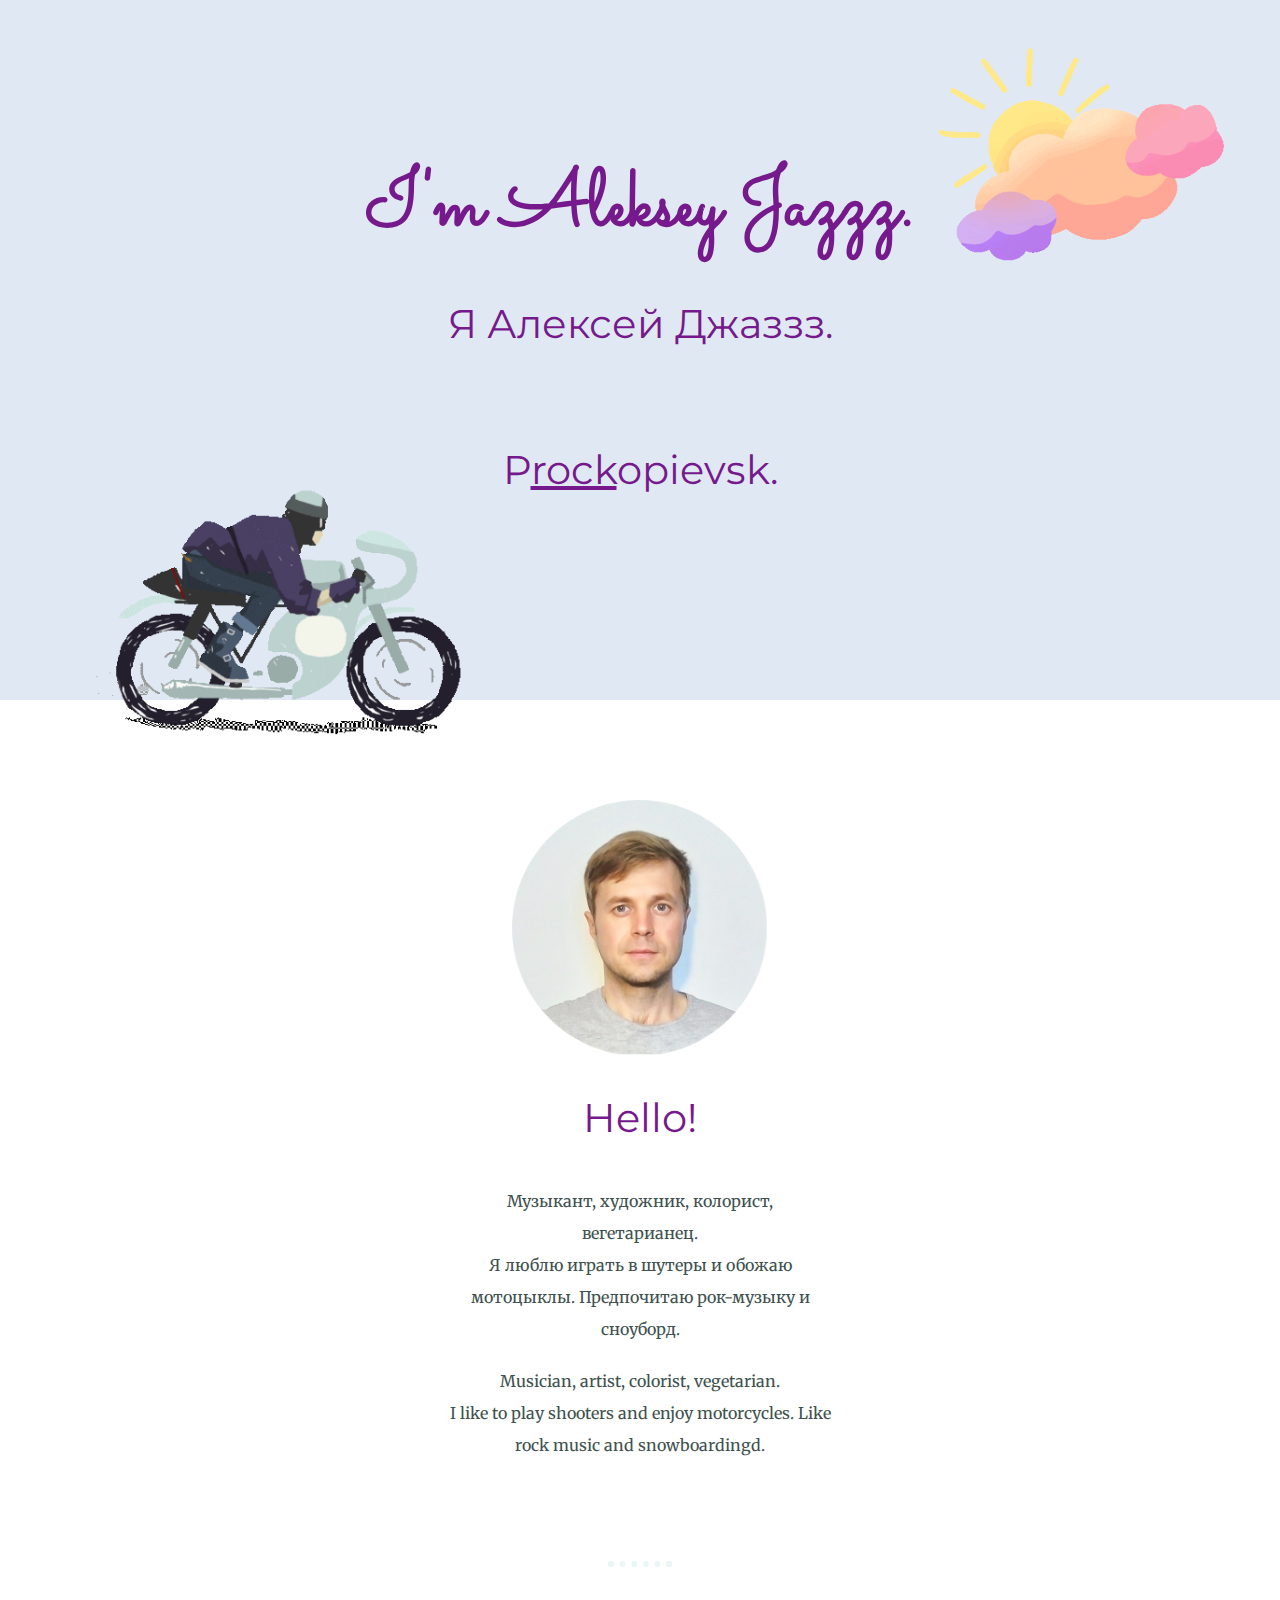
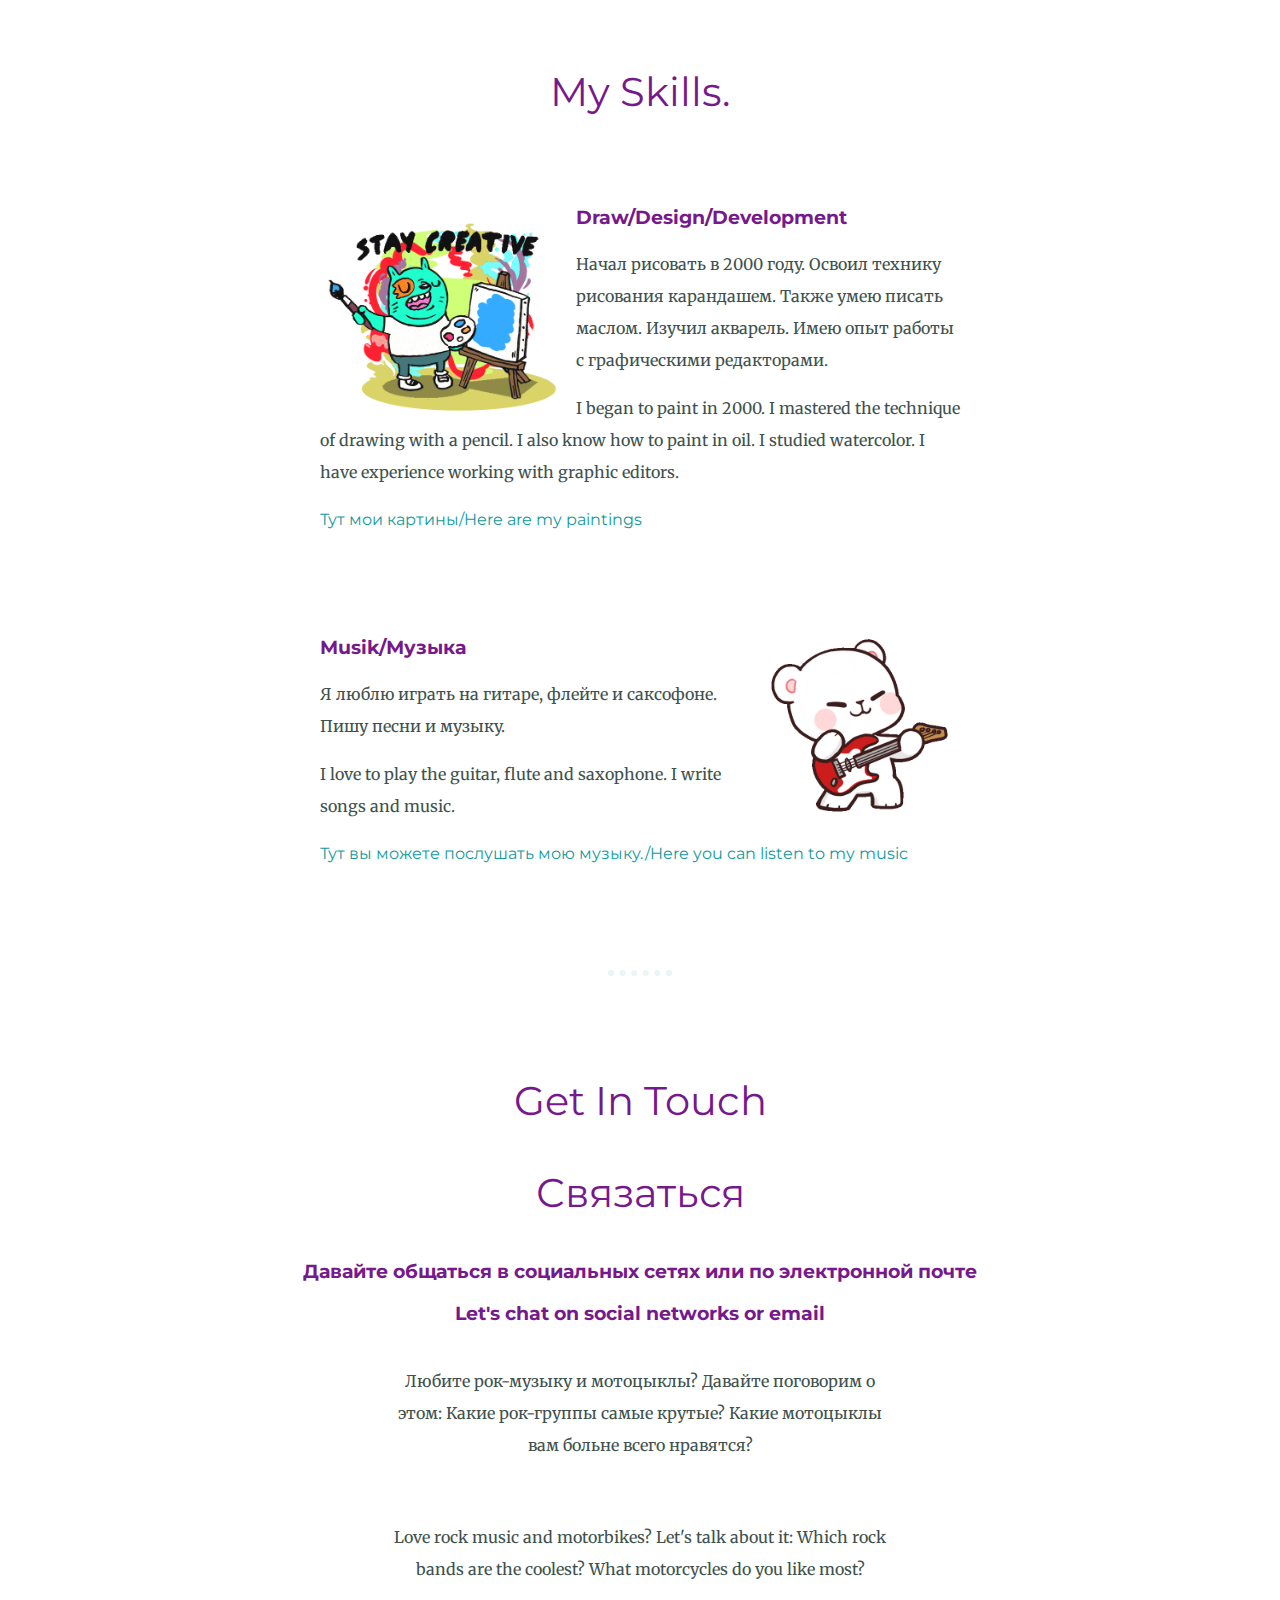
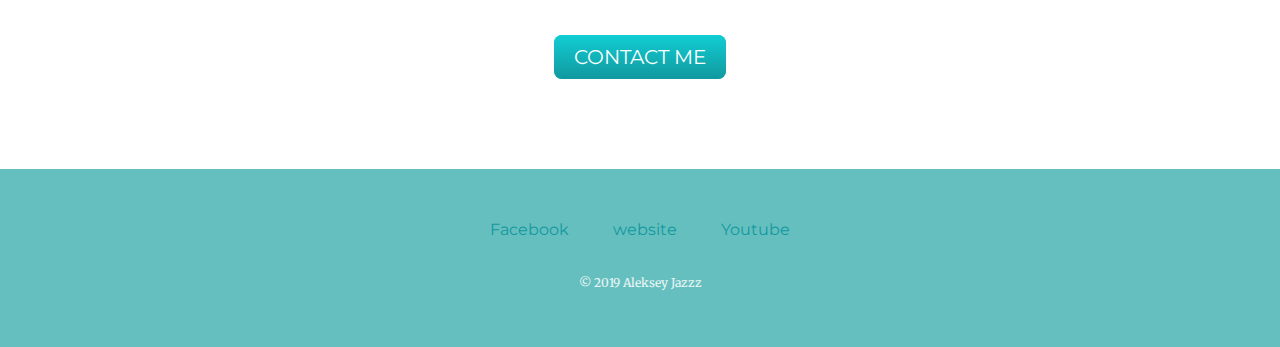
==== index.html @ 880afb22 "first upload" ====
<!DOCTYPE html>
<html>

<head>
  <meta charset="utf-8">
  <title>Aleksey</title>

  <link rel="stylesheet" href="css/styles.css">
  <link href="https://fonts.googleapis.com/css?family=Merriweather|Montserrat|Sacramento" rel="stylesheet">
  <link rel="icon" href="favicon2.ico">
</head>

<body>
  <div class="top-container">
    <img class="top-cloud" src="images/cloud2.gif" alt="cloud">
    <div class="title-text">
      <h1 class="name1">I'm Aleksey Jazzz.</h1>
      <h2>Я Алексей Джаззз.</h2>
      <a href="https://www.youtube.com/watch?v=9JMU25YubnY&list=PLneUCA2iN-ToEmGRReD-2TdKJ57RmQTdV" target="_blank"><h2>P<span class="pro">rock</span>opievsk.</h2></a>

    </div>
    <img class="bike" src="images/bike3.gif" alt="cloud">

  </div>

  <div class="middle-container">
    <div class="profile">
      <img class="aleksey" src="images/aleksey.png" alt="aleksey-profile-img">
      <h2>Hello!</h2>
      <p class="intro">Музыкант, художник, колорист, вегетарианец.</p>
      <p class="intro">Я люблю играть в шутеры и обожаю мотоцыклы. Предпочитаю рок-музыку и сноуборд.</p>
      <br>
      <p class="intro">Musician, artist, colorist, vegetarian.</p>
      <p class="intro">I like to play shooters and enjoy motorcycles. Like rock music and snowboardingd.</p>
    </div>
    <hr>
    <div class="skills">
      <h2>My Skills.</h2>
      <div class="skill-row">

        <a href="paintings\mypaintings.html" class="link" target="_blank"><img class="draw-img" src="images\draw.gif" alt="draw-img"></a>
          <h3>Draw/Design/Development</h3>
          <p>Начал рисовать в 2000 году. Освоил технику рисования карандашем. Также умею писать маслом. Изучил акварель. Имею опыт работы с графическими редакторами.</p>
        <p>I began to paint in 2000. I mastered the technique of drawing with a pencil. I also know how to paint in oil. I studied watercolor. I have experience working with graphic editors.</p>
        <a href="paintings\mypaintings.html" class="link" target="_blank">
          <p>Тут мои картины/Here are my paintings</p>
        </a>
      </div>
      <div class="skill-row">
        <a href="https://www.youtube.com/watch?v=IPorPJHzpFo&list=PLneUCA2iN-TrwA-kUdXhzgbMk1SPvsLje" class="link" target="_blank"><img class="music-img" src="images\music.gif" alt="music-img"></a>


        <h3>Musik/Музыка</h3>
        <p>Я люблю играть на гитаре, флейте и саксофоне. Пишу песни и музыку.</p>
        <p>I love to play the guitar, flute and saxophone. I write songs and music.</p>
        <a href="https://www.youtube.com/watch?v=IPorPJHzpFo&list=PLneUCA2iN-TrwA-kUdXhzgbMk1SPvsLje" class="link" target="_blank">
          <p>Тут вы можете послушать мою музыку./Here you can listen to my music</p>
        </a>

      </div>
    </div>
    <hr>
    <div class="contact-me">
      <h2>Get In Touch</h2>
      <h2>Связаться</h2>
      <h3>Давайте общаться в социальных сетях или по электронной почте</h3>
      <h3> Let's chat on social networks or email</h3>
      <p class="contact-message">Любите рок-музыку и мотоцыклы? Давайте поговорим о этом: Какие рок-группы самые крутые? Какие мотоцыклы вам больне всего нравятся?</p>
      <p class="contact-message">Love rock music and motorbikes? Let's talk about it: Which rock bands are the coolest? What motorcycles do you like most?</p>
      <a class="btn" href="https://mail.google.com/mail/u/0/?tab=rm#inbox?compose=GTvVlcSKkwmjdDwCxRkcjtMWsfkNNzZSbHmSFSPXhhnvRRQNVtKbhQNHKdDMbHKCtGwbskbwwNjNs">CONTACT ME</a>
    </div>
  </div>


  <div class="bottom-container">
    <a class="footer-link" href="https://www.facebook.com/iynskijveter" target="_blank">Facebook</a>
    <a class="footer-link" href="https://alekseydjazzz.github.io/studi091119/" target="_blank">website</a>
    <a class="footer-link" href="https://www.youtube.com/channel/UCCPMFdLlgpH8Gd-j7CtWcJw" target="_blank">Youtube</a>
    <p class="copyright">© 2019 Aleksey Jazzz</p>
  </div>
</body>

</html>
---- css/styles.css ----
body {
  color: #40514E;
  margin: 0;
  text-align: center;
  font-family: 'Merriweather', serif;
}

h1 {
  color: #75198c;
  font-size: 5rem;
  margin: 50px auto 0 auto;
  font-family: 'Sacramento', cursive;
}

h2 {
  color: #75198c;
  font-family: 'Montserrat', sans-serif;
  font-size: 2.5rem;
  font-weight: normal;
  padding-bottom: 10px;
}

h3 {
  color: #75198c;
  font-family: 'Montserrat', sans-serif;
}

p {
  line-height: 2;
}

hr {
  border: dotted #EAF6F6 6px;
  border-bottom: none;
  width: 4%;
  margin: 100px auto;
}

a{
  color: #11999E;
  font-family: 'Montserrat', sans-serif;
  margin: 10px 20px;
  text-decoration: none;
}
.title-text{


}
a:hover {
  color: #c44fea;
}
.draw_design1:hover{
  color: #c44fea;
}

.top-container {
  background-color: #e0e9f3;
  position: relative;
  padding-top: 100px;
  height: 600px;
}

.middle-container {
  margin: 100px 0;
}

.bottom-container {
  background-color: #66BFBF;
  padding: 50px 0 20px;
}

.skill-row {
  width: 50%;
  margin: 80px auto 100px auto;
  text-align: left;
}

.pro {
  text-decoration: underline;
}

.intro {
  width: 30%;
  margin: auto;
}

.contact-message {
  width: 40%;
  margin: 40px auto 60px;
}

.copyright {
  color: #EAF6F6;
  font-size: 0.75rem;
  padding: 20px 0;
}

.top-cloud {
  position: absolute;
  right: 50px;
  top: 5px;
  width: 25%;
}

.bike {
  position: absolute;
  left: 60px;
  top: 400px;
  width: 35%;
}

.link{margin: 0;}
.draw-img {
  width: 40%;
  float: left;

}

.music-img {
  width: 30%;
  float: right;
  margin-left: 30px;
}

.btn {
  background: #11cdd4;
  background-image: -webkit-linear-gradient(top, #11cdd4, #11999e);
  background-image: -moz-linear-gradient(top, #11cdd4, #11999e);
  background-image: -ms-linear-gradient(top, #11cdd4, #11999e);
  background-image: -o-linear-gradient(top, #11cdd4, #11999e);
  background-image: linear-gradient(to bottom, #11cdd4, #11999e);
  -webkit-border-radius: 8;
  -moz-border-radius: 8;
  border-radius: 8px;
  font-family: 'Montserrat', sans-serif;
  color: #ffffff;
  font-size: 20px;
  padding: 10px 20px 10px 20px;
  text-decoration: none;
}

.btn:hover {
  background: #30e3cb;
  background-image: -webkit-linear-gradient(top, #30e3cb, #2bc4ad);
  background-image: -moz-linear-gradient(top, #30e3cb, #2bc4ad);
  background-image: -ms-linear-gradient(top, #30e3cb, #2bc4ad);
  background-image: -o-linear-gradient(top, #30e3cb, #2bc4ad);
  background-image: linear-gradient(to bottom, #30e3cb, #2bc4ad);
  text-decoration: none;
}

.aleksey{
  width: 20%;
}
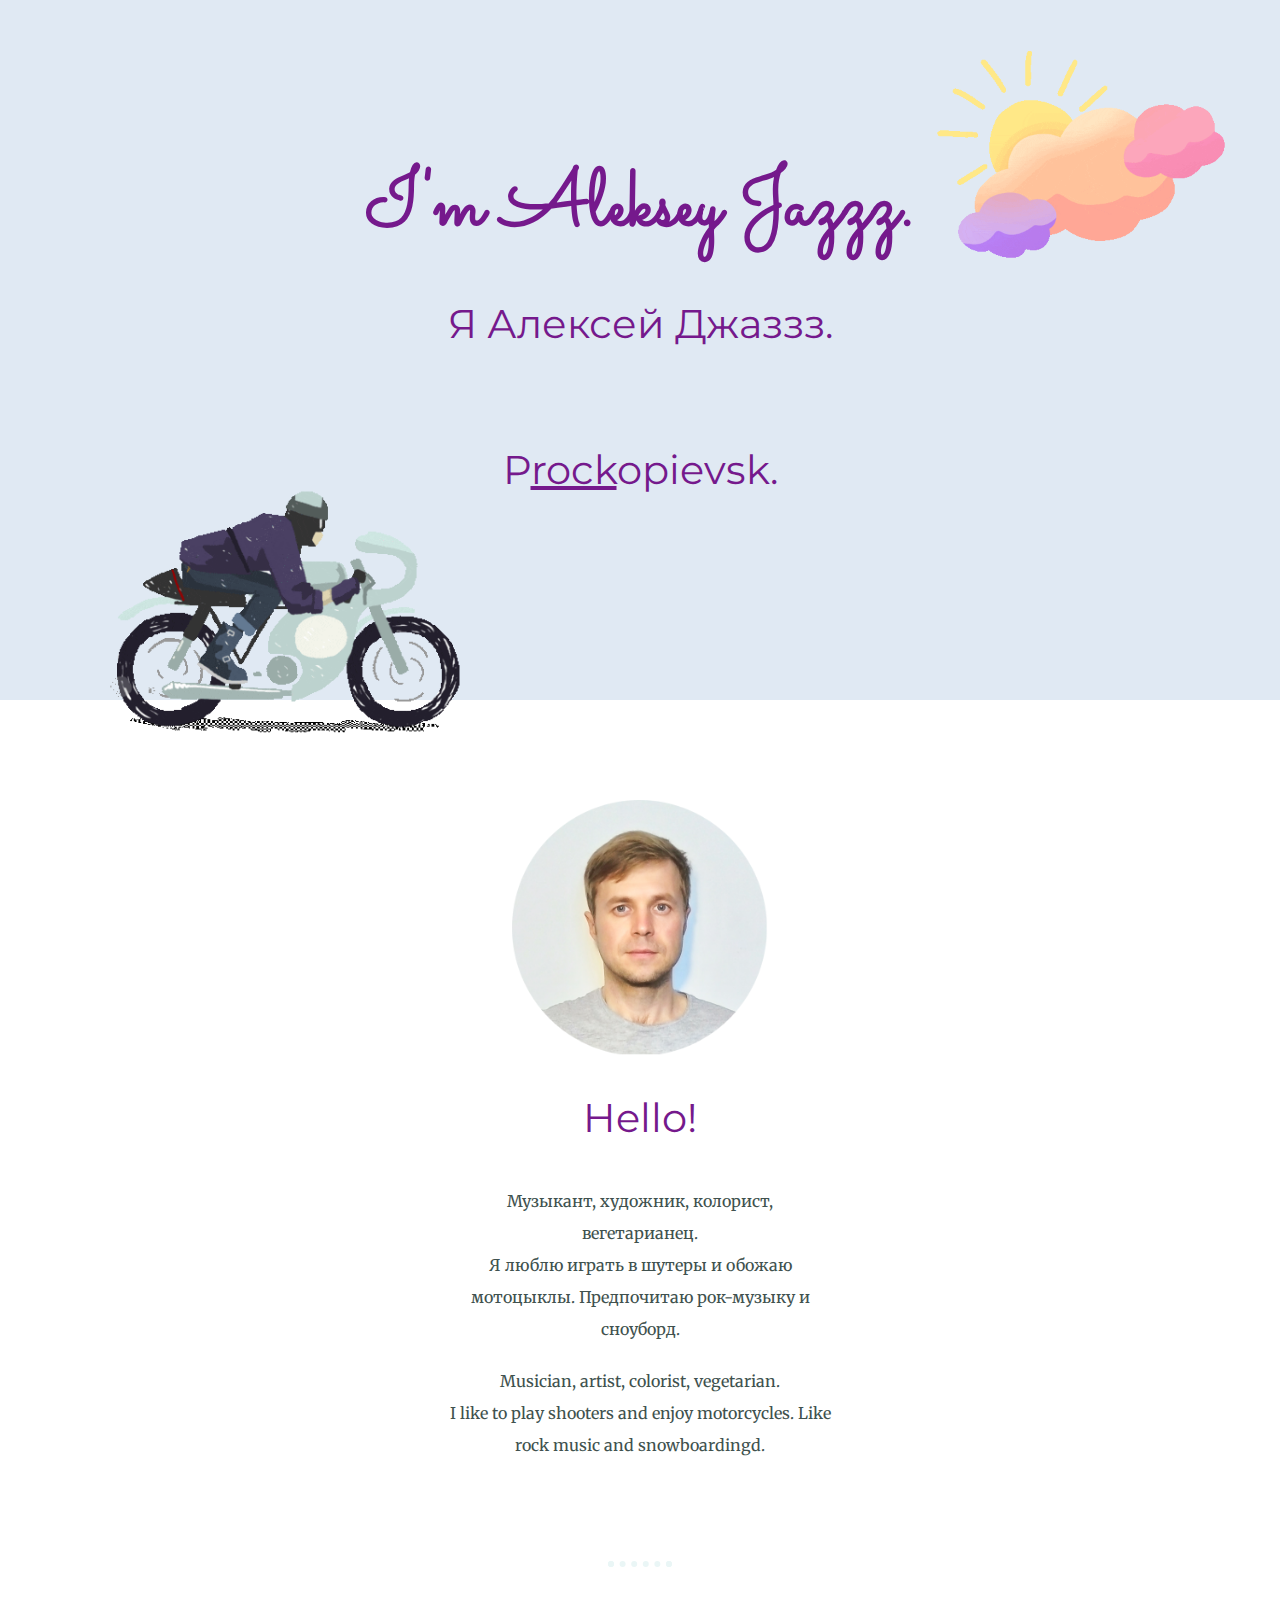
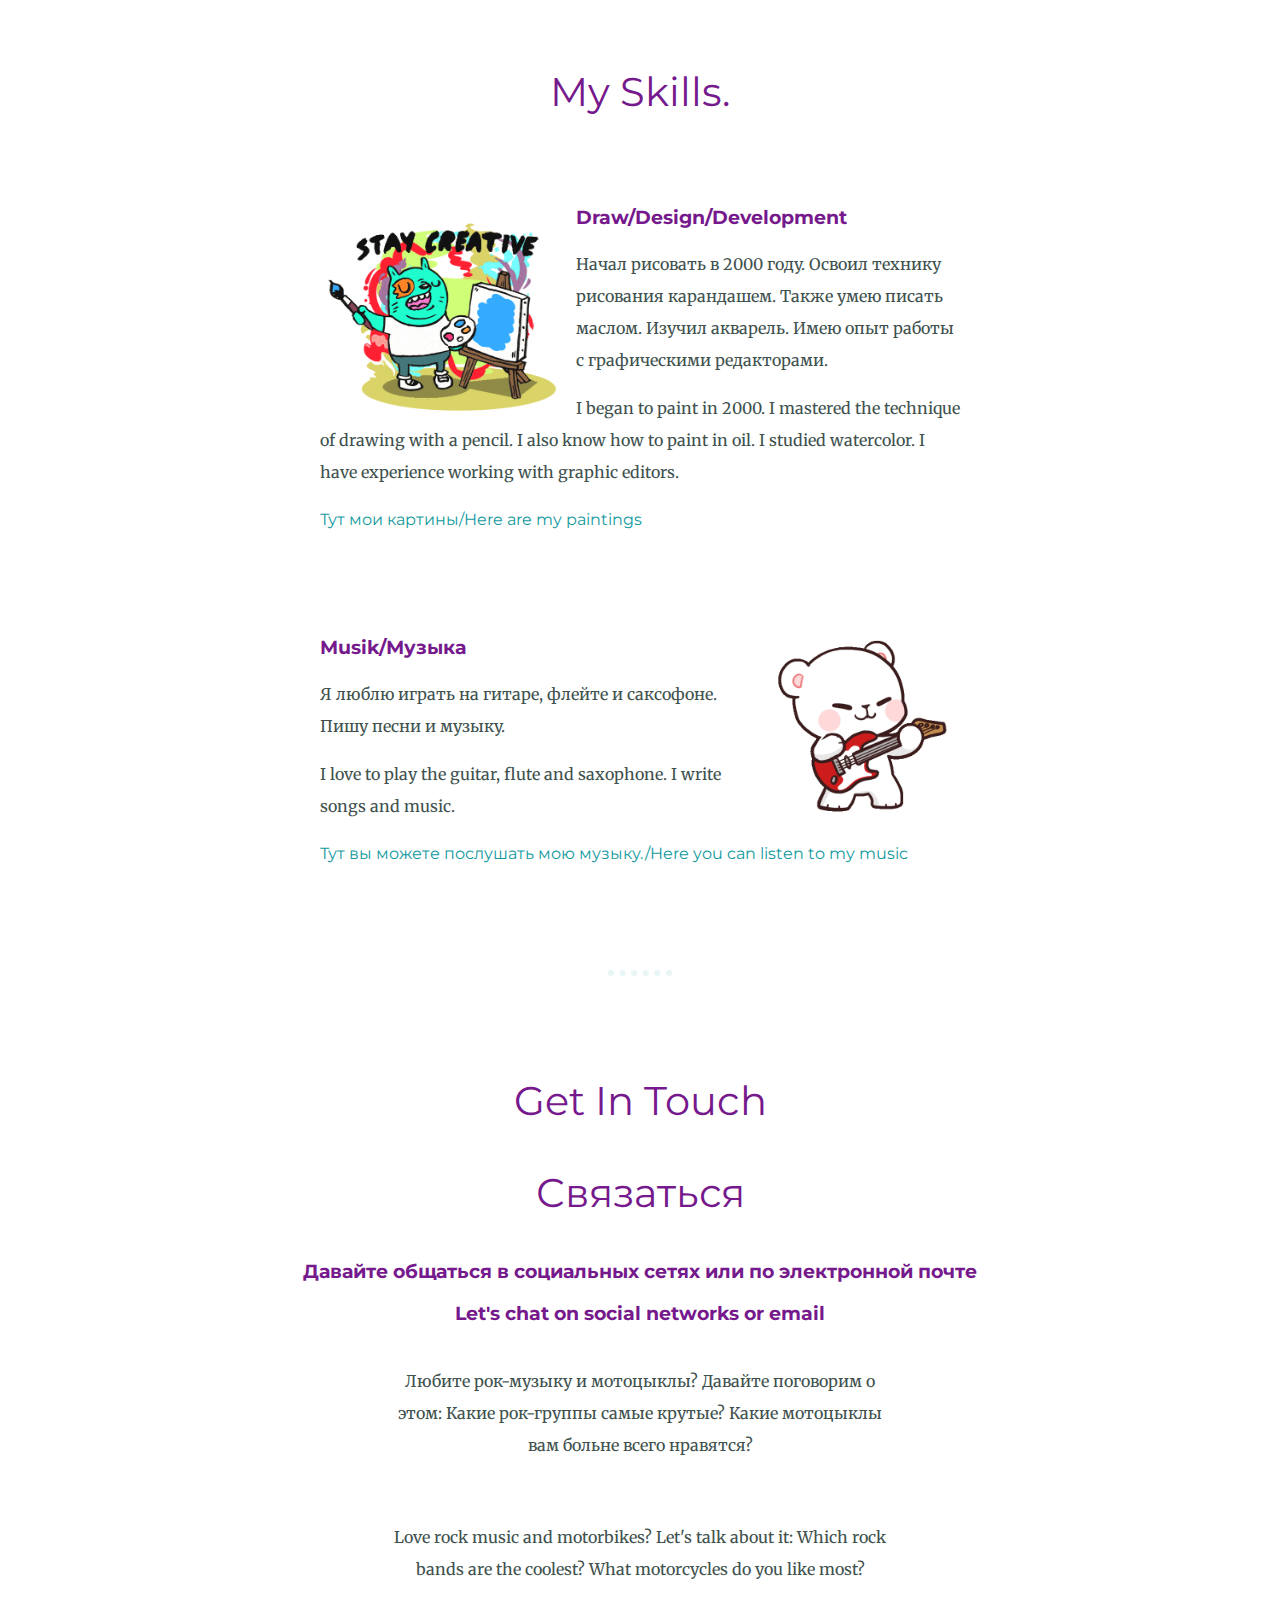
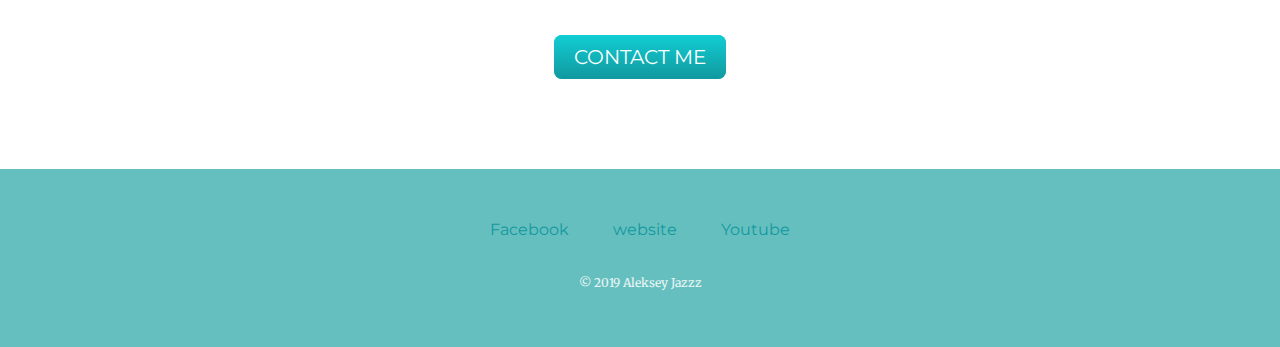
==== commit 40085087: "debug" ====
--- a/index.html
+++ b/index.html
@@ -67,7 +67,7 @@
       <h3> Let's chat on social networks or email</h3>
       <p class="contact-message">Любите рок-музыку и мотоцыклы? Давайте поговорим о этом: Какие рок-группы самые крутые? Какие мотоцыклы вам больне всего нравятся?</p>
       <p class="contact-message">Love rock music and motorbikes? Let's talk about it: Which rock bands are the coolest? What motorcycles do you like most?</p>
-      <a class="btn" href="https://mail.google.com/mail/u/0/?tab=rm#inbox?compose=GTvVlcSKkwmjdDwCxRkcjtMWsfkNNzZSbHmSFSPXhhnvRRQNVtKbhQNHKdDMbHKCtGwbskbwwNjNs">CONTACT ME</a>
+      <a class="btn" href="https://alekseydjazzz.github.io/studi091119/contakts.html" target="_blank">CONTACT ME</a>
     </div>
   </div>
 
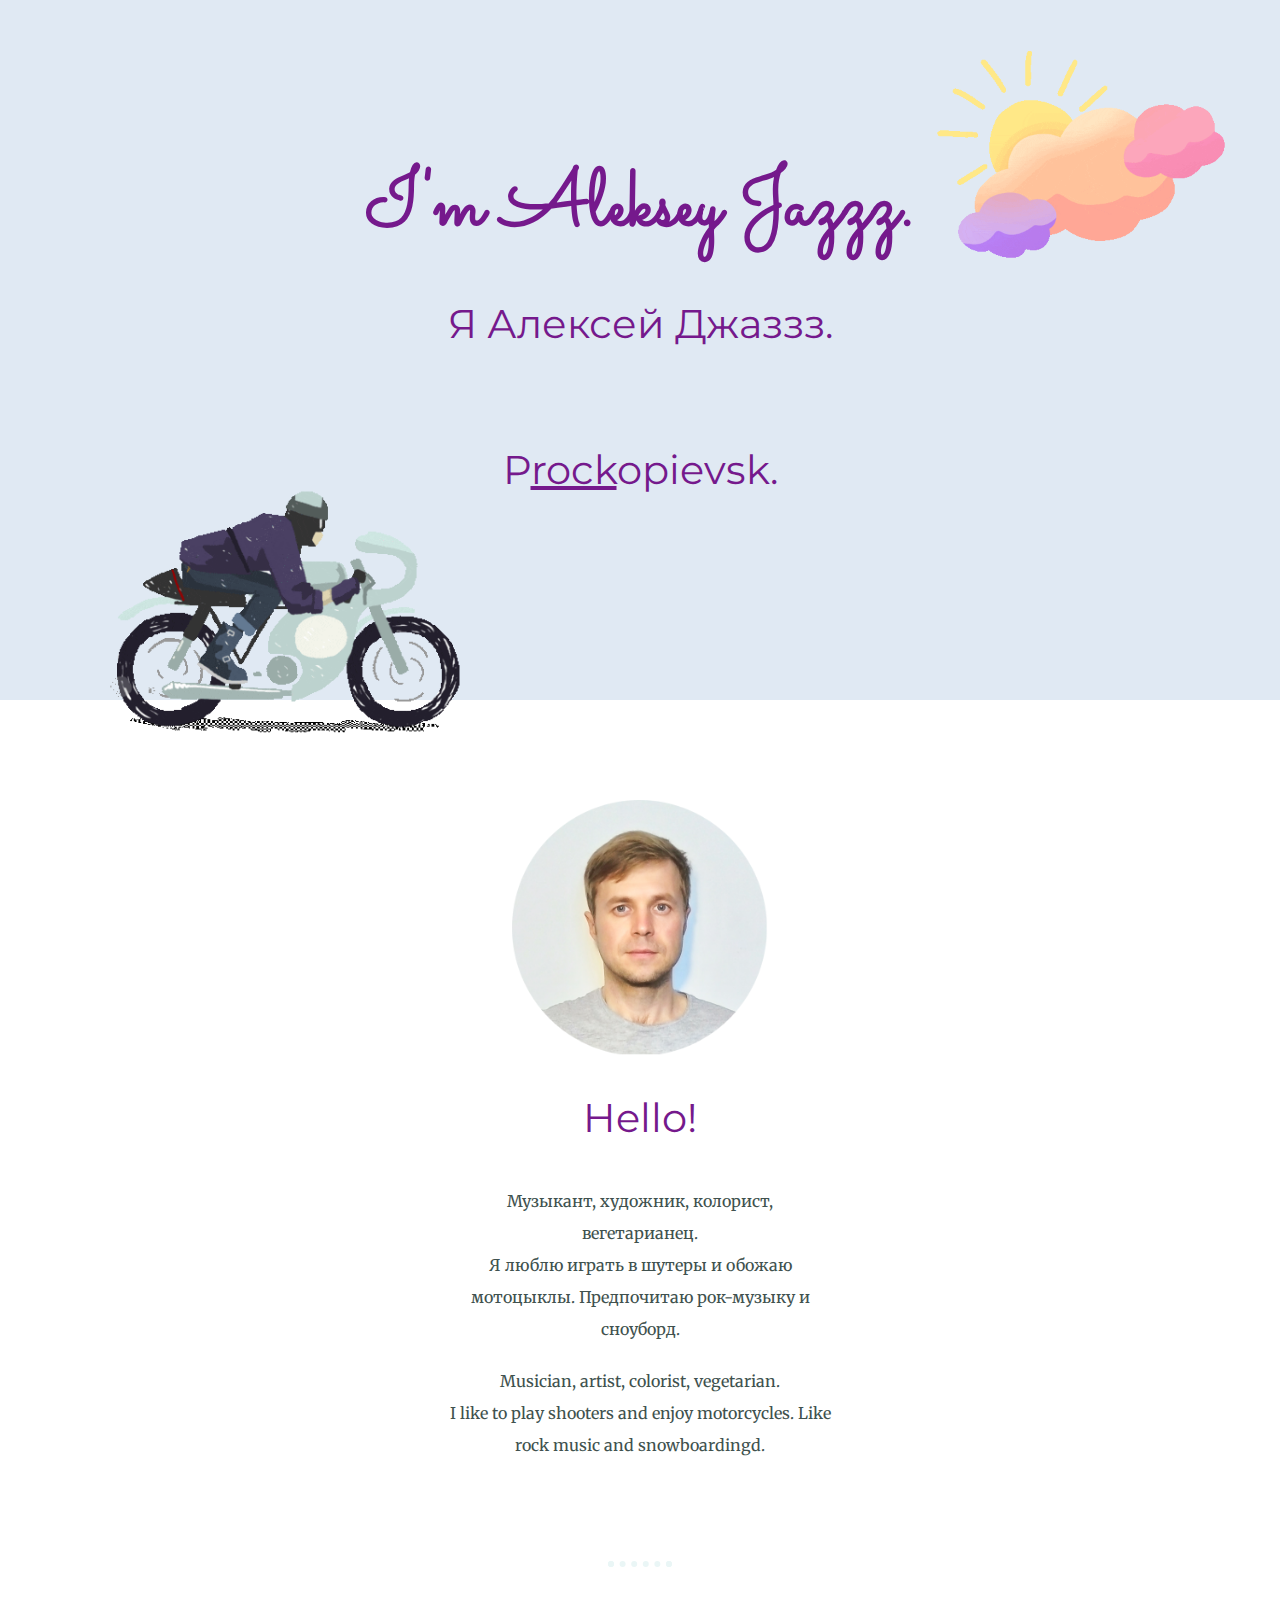
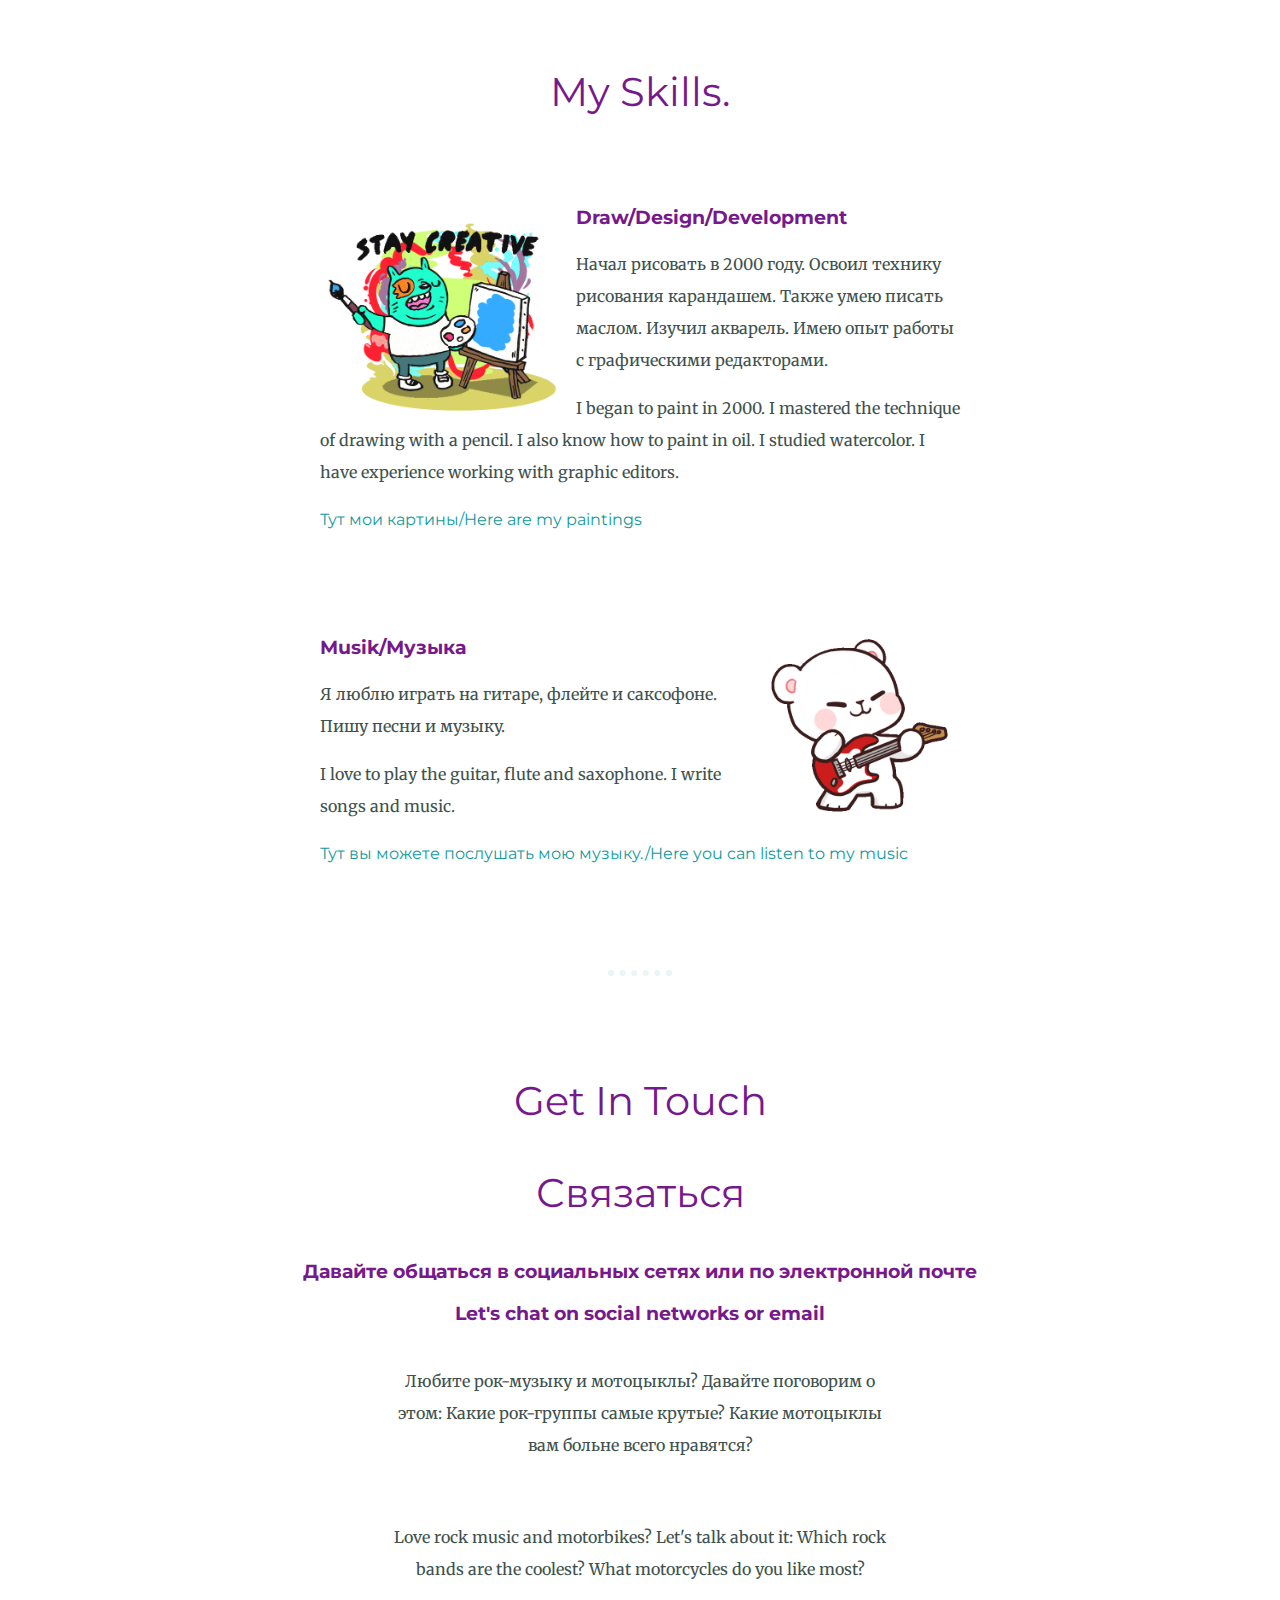
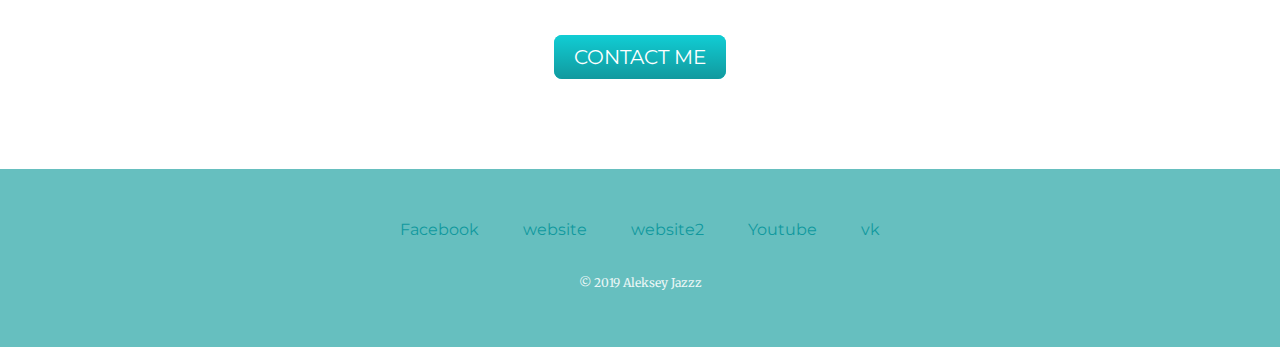
==== commit 26f29657: "add links" ====
--- a/index.html
+++ b/index.html
@@ -75,7 +75,9 @@
   <div class="bottom-container">
     <a class="footer-link" href="https://www.facebook.com/iynskijveter" target="_blank">Facebook</a>
     <a class="footer-link" href="https://alekseydjazzz.github.io/studi091119/" target="_blank">website</a>
+    <a class="footer-link" href="https://alekseydjazzz.github.io/mysite/" target="_blank">website2</a>
     <a class="footer-link" href="https://www.youtube.com/channel/UCCPMFdLlgpH8Gd-j7CtWcJw" target="_blank">Youtube</a>
+    <a class="footer-link" href="https://vk.com/aleksejkis" target="_blank">vk</a>
     <p class="copyright">© 2019 Aleksey Jazzz</p>
   </div>
 </body>
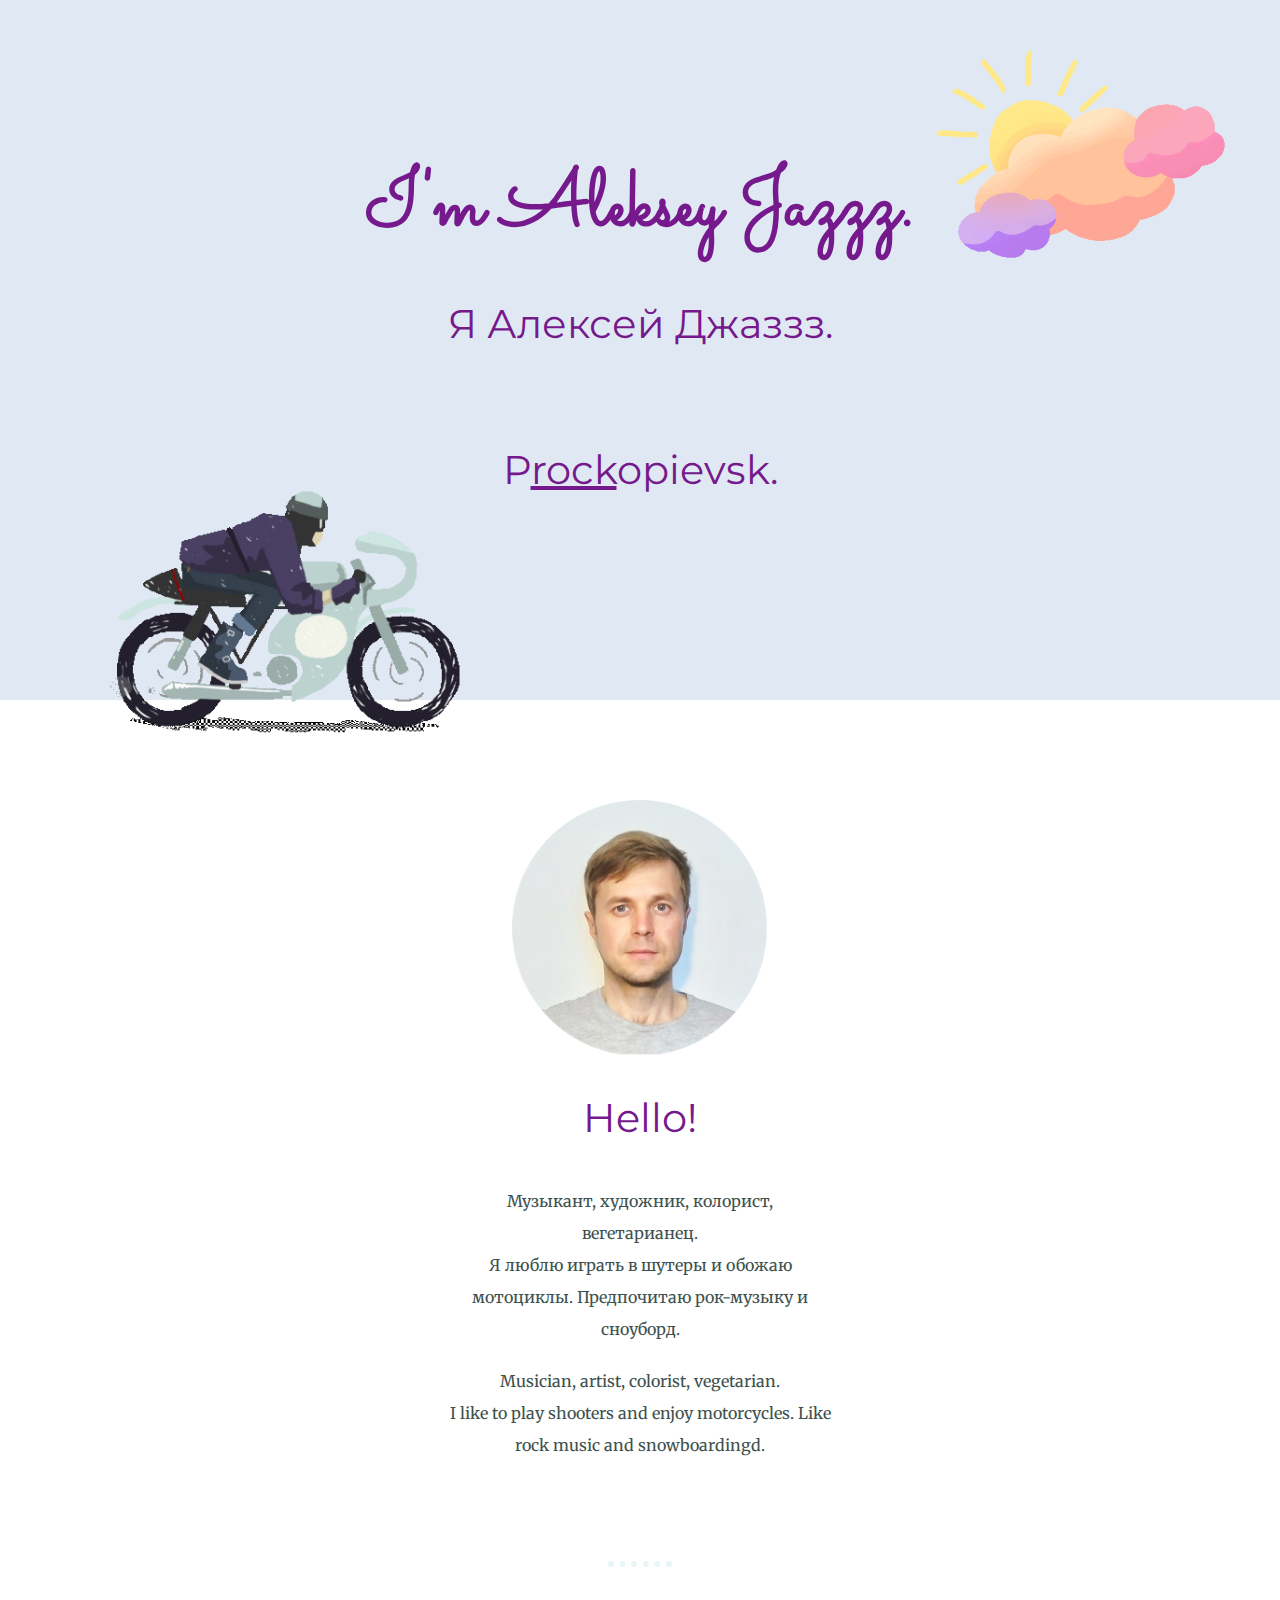
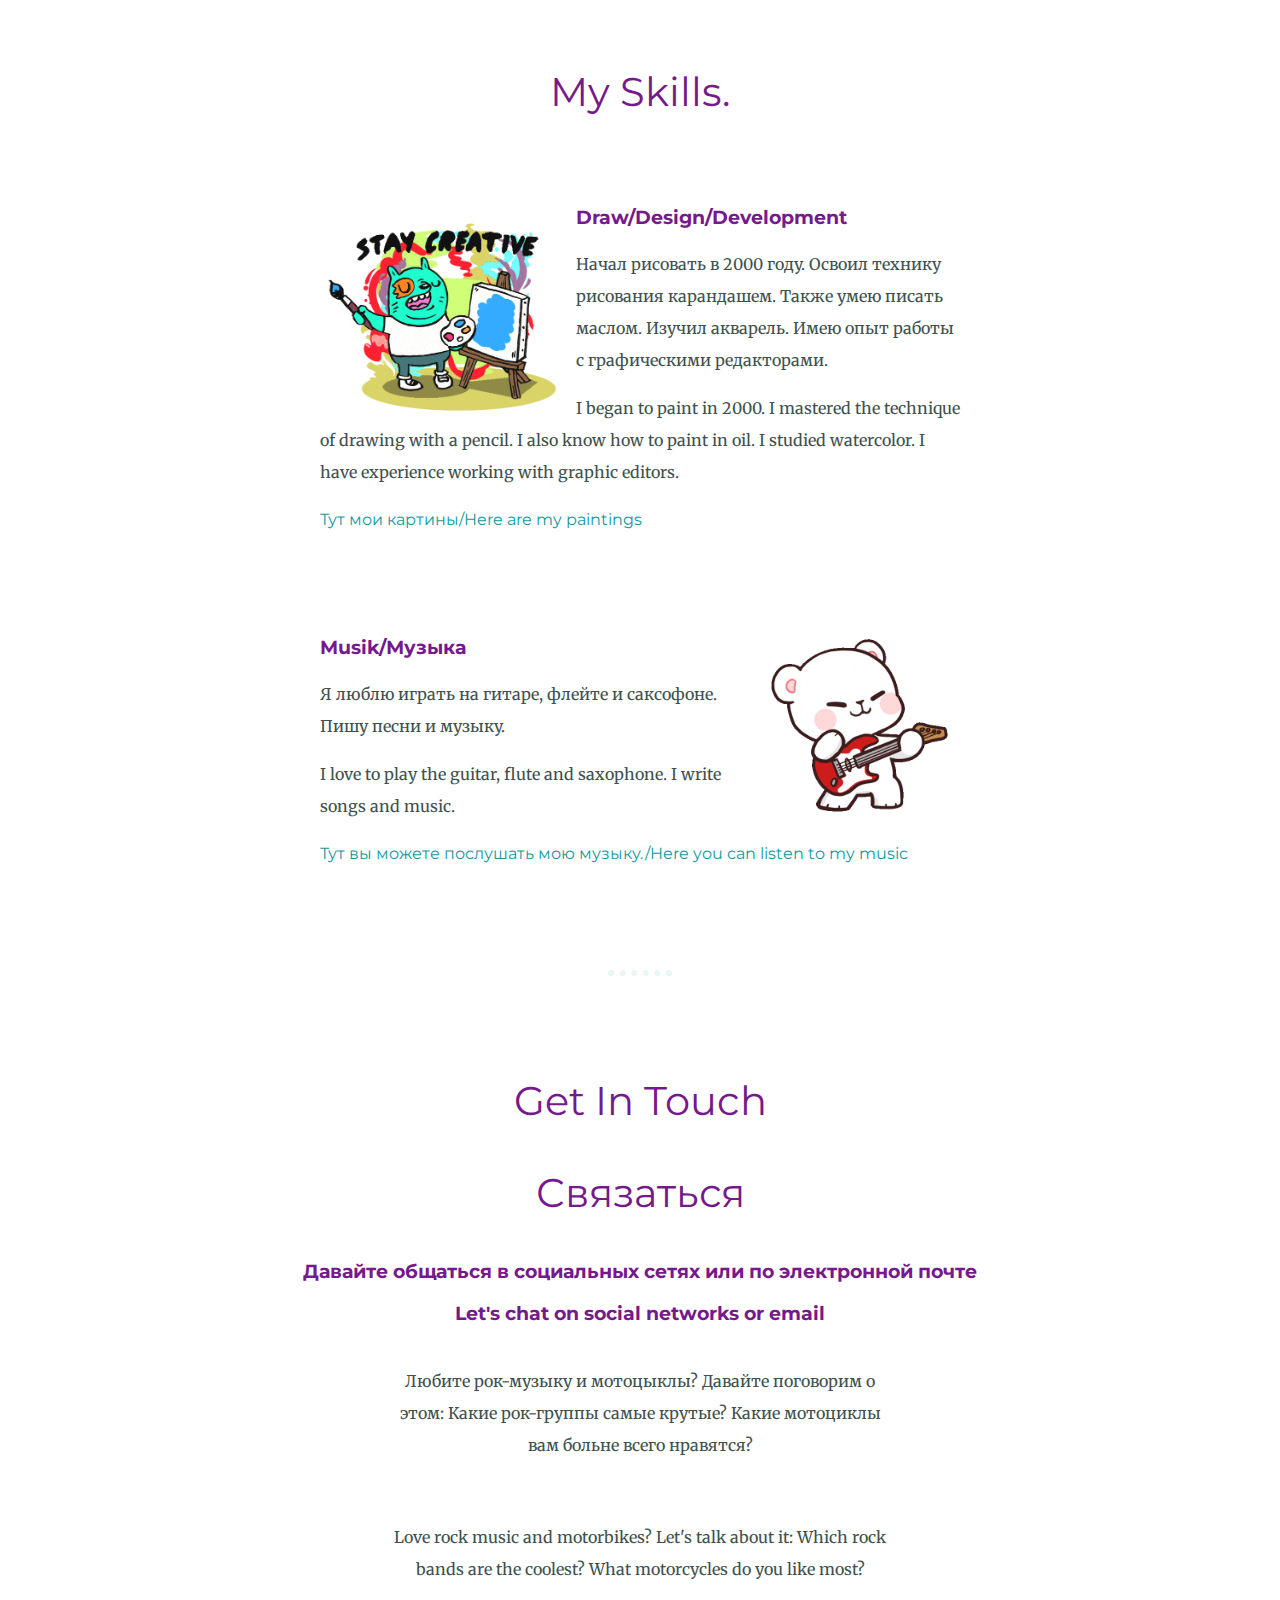
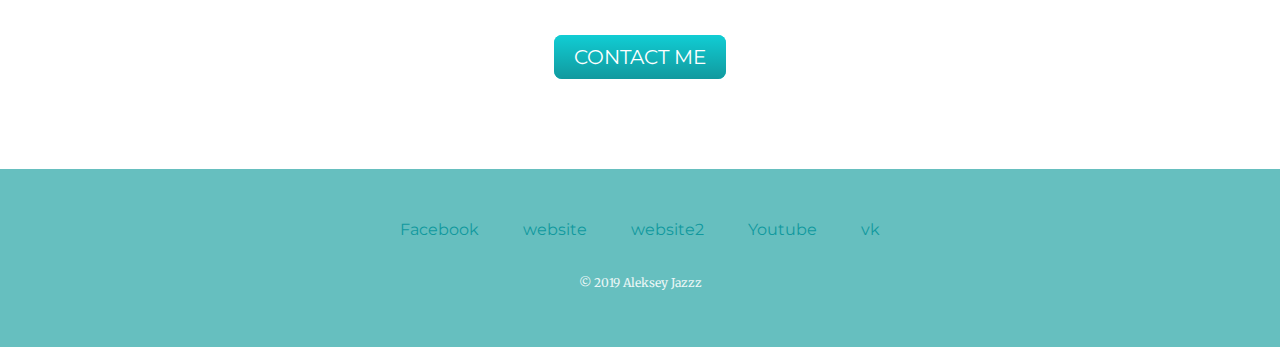
==== commit 80bd068e: "Update index.html" ====
--- a/index.html
+++ b/index.html
@@ -28,7 +28,7 @@
       <img class="aleksey" src="images/aleksey.png" alt="aleksey-profile-img">
       <h2>Hello!</h2>
       <p class="intro">Музыкант, художник, колорист, вегетарианец.</p>
-      <p class="intro">Я люблю играть в шутеры и обожаю мотоцыклы. Предпочитаю рок-музыку и сноуборд.</p>
+      <p class="intro">Я люблю играть в шутеры и обожаю мотоциклы. Предпочитаю рок-музыку и сноуборд.</p>
       <br>
       <p class="intro">Musician, artist, colorist, vegetarian.</p>
       <p class="intro">I like to play shooters and enjoy motorcycles. Like rock music and snowboardingd.</p>
@@ -65,7 +65,7 @@
       <h2>Связаться</h2>
       <h3>Давайте общаться в социальных сетях или по электронной почте</h3>
       <h3> Let's chat on social networks or email</h3>
-      <p class="contact-message">Любите рок-музыку и мотоцыклы? Давайте поговорим о этом: Какие рок-группы самые крутые? Какие мотоцыклы вам больне всего нравятся?</p>
+      <p class="contact-message">Любите рок-музыку и мотоцыклы? Давайте поговорим о этом: Какие рок-группы самые крутые? Какие мотоциклы вам больне всего нравятся?</p>
       <p class="contact-message">Love rock music and motorbikes? Let's talk about it: Which rock bands are the coolest? What motorcycles do you like most?</p>
       <a class="btn" href="https://alekseydjazzz.github.io/studi091119/contakts.html" target="_blank">CONTACT ME</a>
     </div>
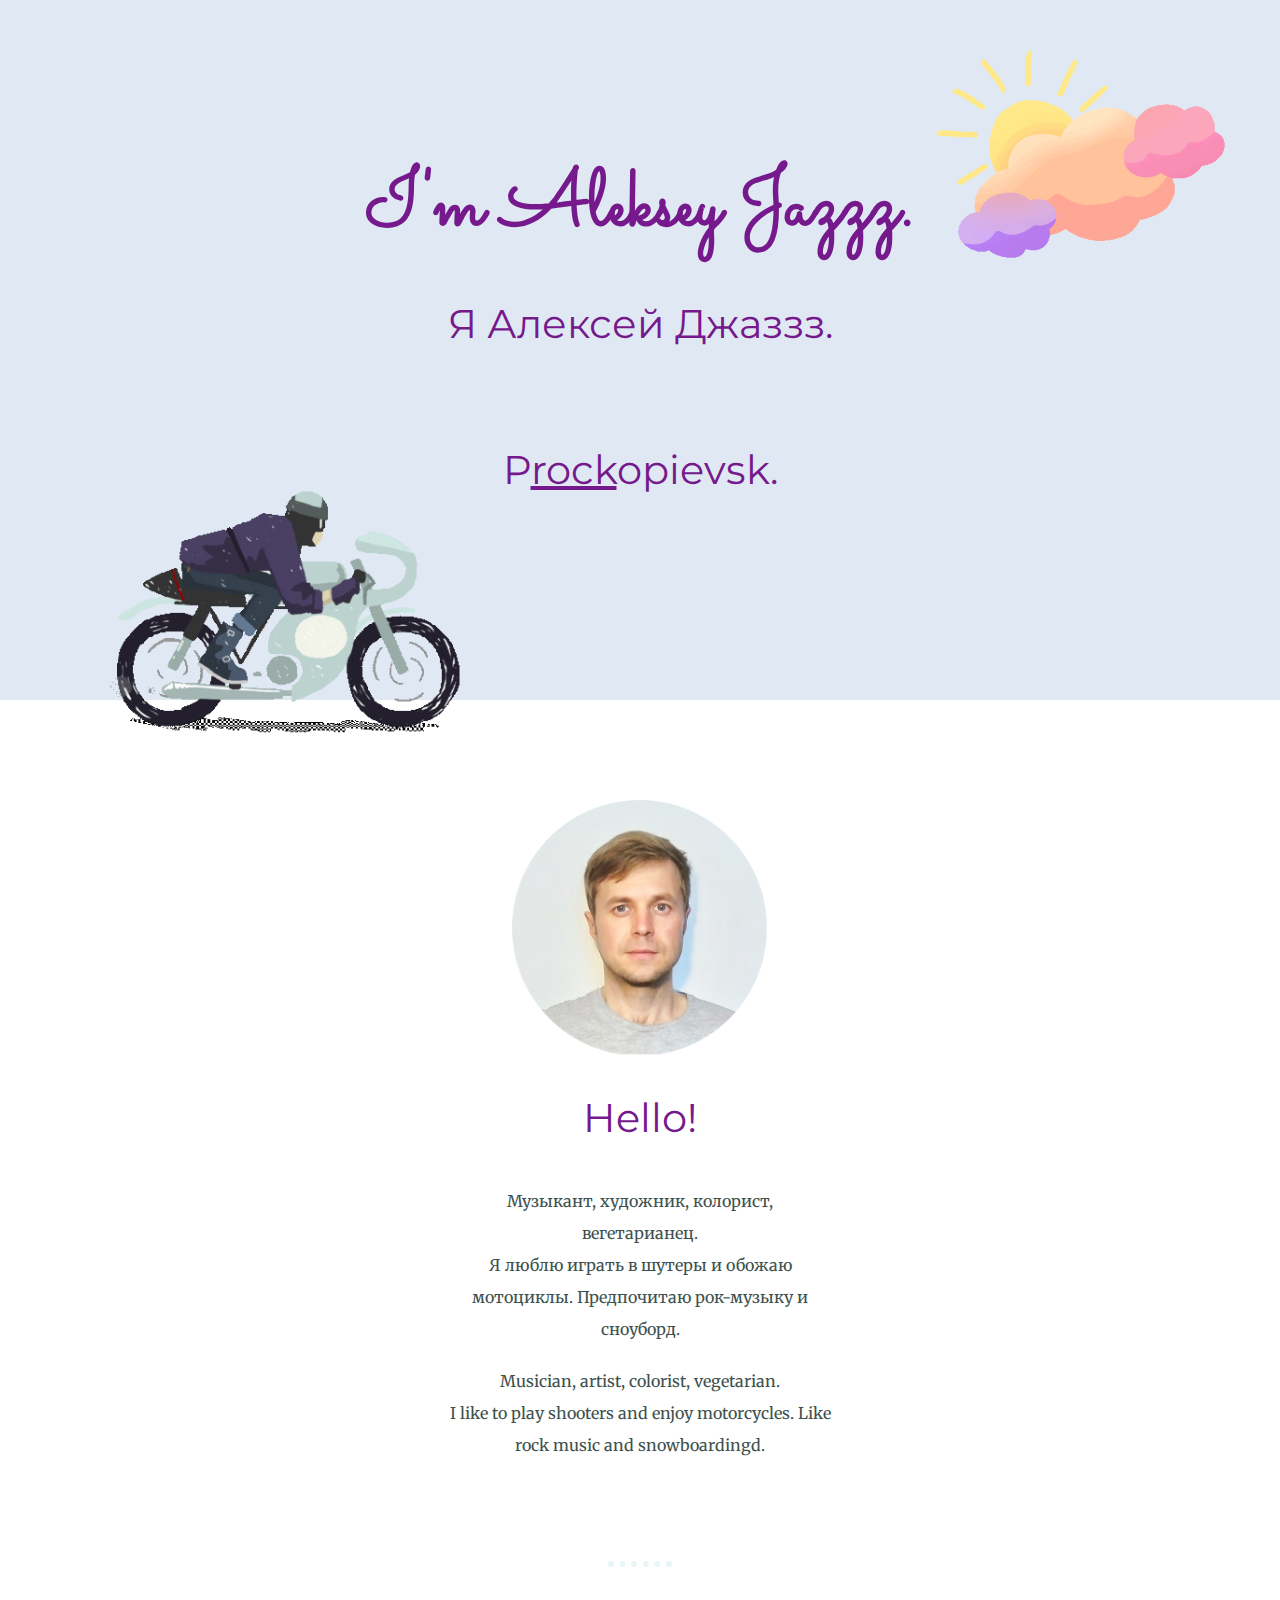
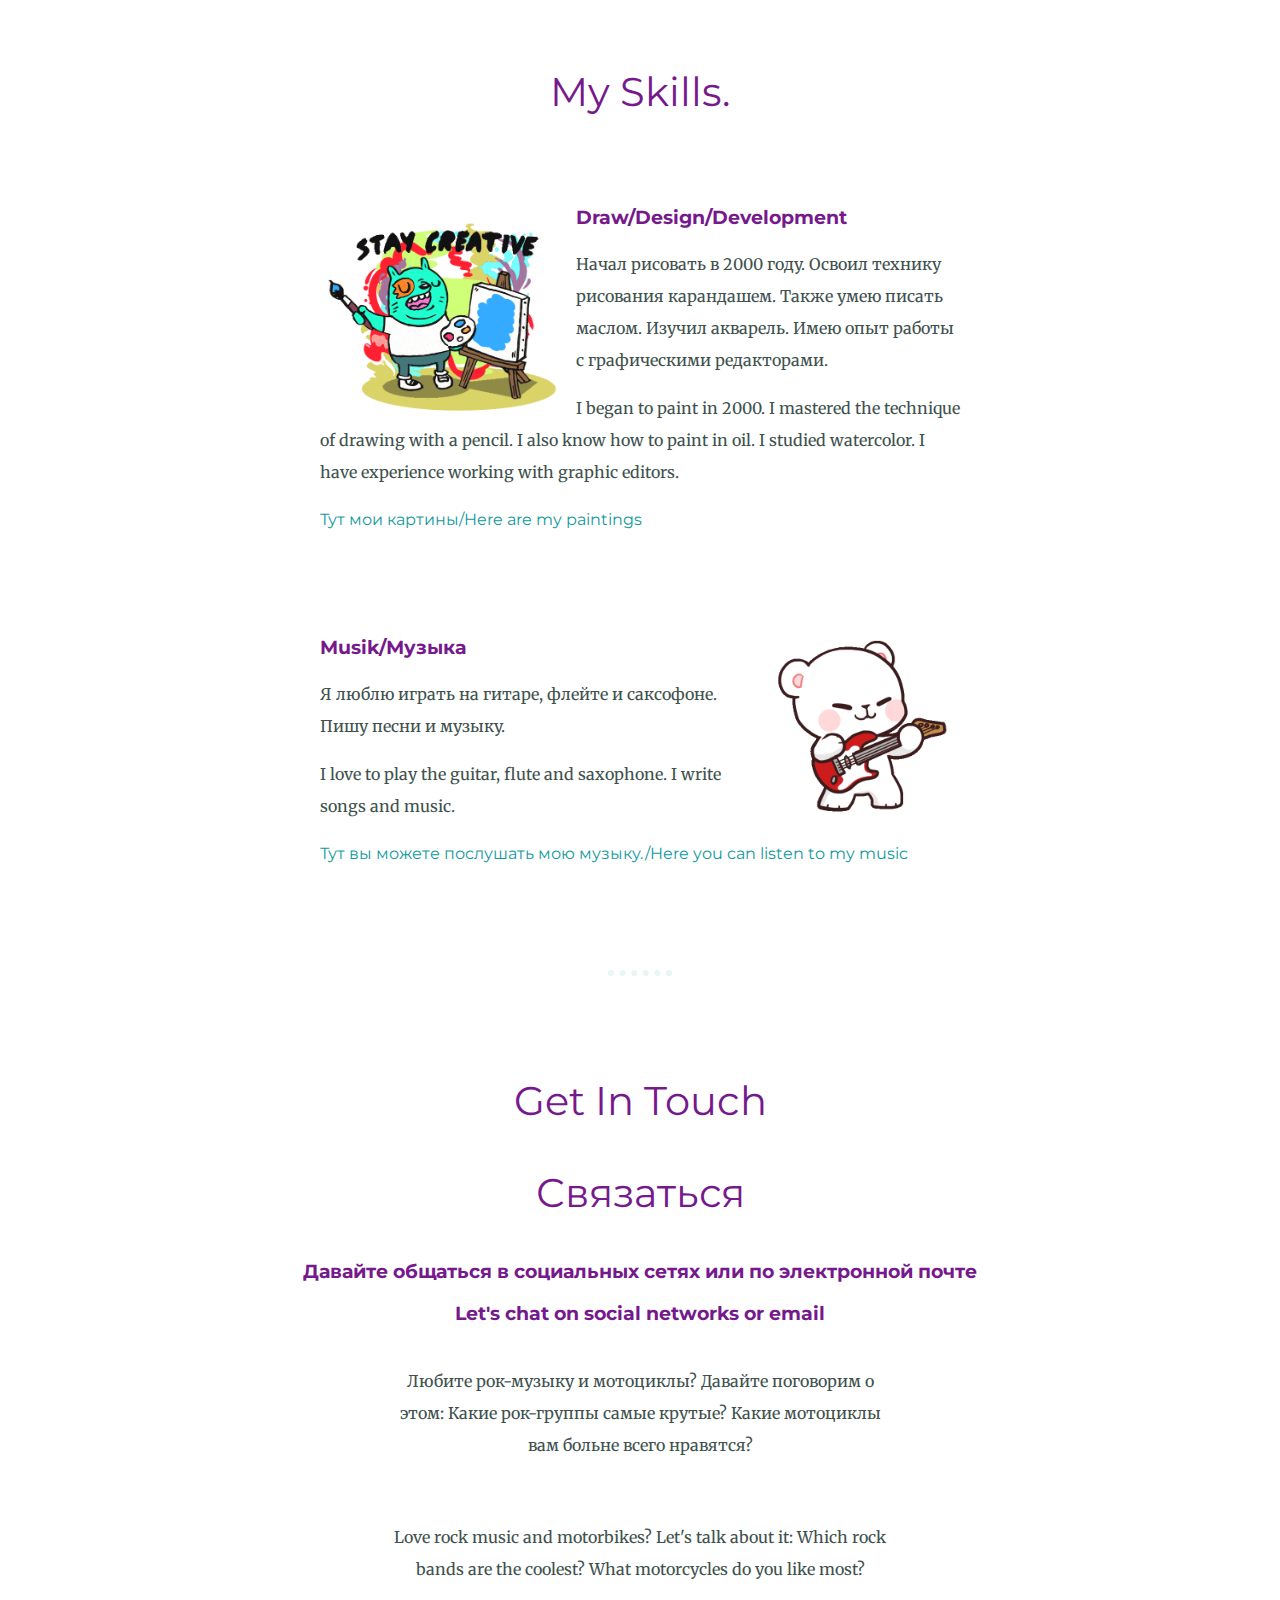
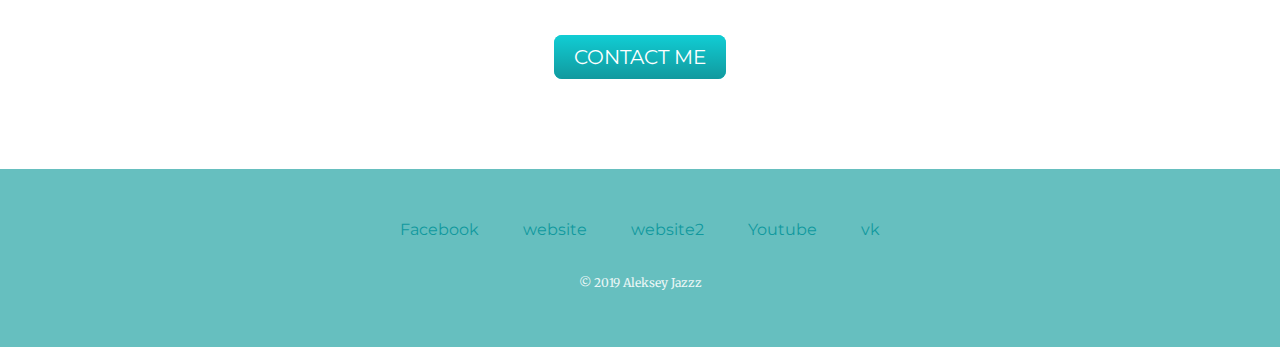
==== commit c815b0a5: "Update index.html" ====
--- a/index.html
+++ b/index.html
@@ -65,7 +65,7 @@
       <h2>Связаться</h2>
       <h3>Давайте общаться в социальных сетях или по электронной почте</h3>
       <h3> Let's chat on social networks or email</h3>
-      <p class="contact-message">Любите рок-музыку и мотоцыклы? Давайте поговорим о этом: Какие рок-группы самые крутые? Какие мотоциклы вам больне всего нравятся?</p>
+      <p class="contact-message">Любите рок-музыку и мотоциклы? Давайте поговорим о этом: Какие рок-группы самые крутые? Какие мотоциклы вам больне всего нравятся?</p>
       <p class="contact-message">Love rock music and motorbikes? Let's talk about it: Which rock bands are the coolest? What motorcycles do you like most?</p>
       <a class="btn" href="https://alekseydjazzz.github.io/studi091119/contakts.html" target="_blank">CONTACT ME</a>
     </div>
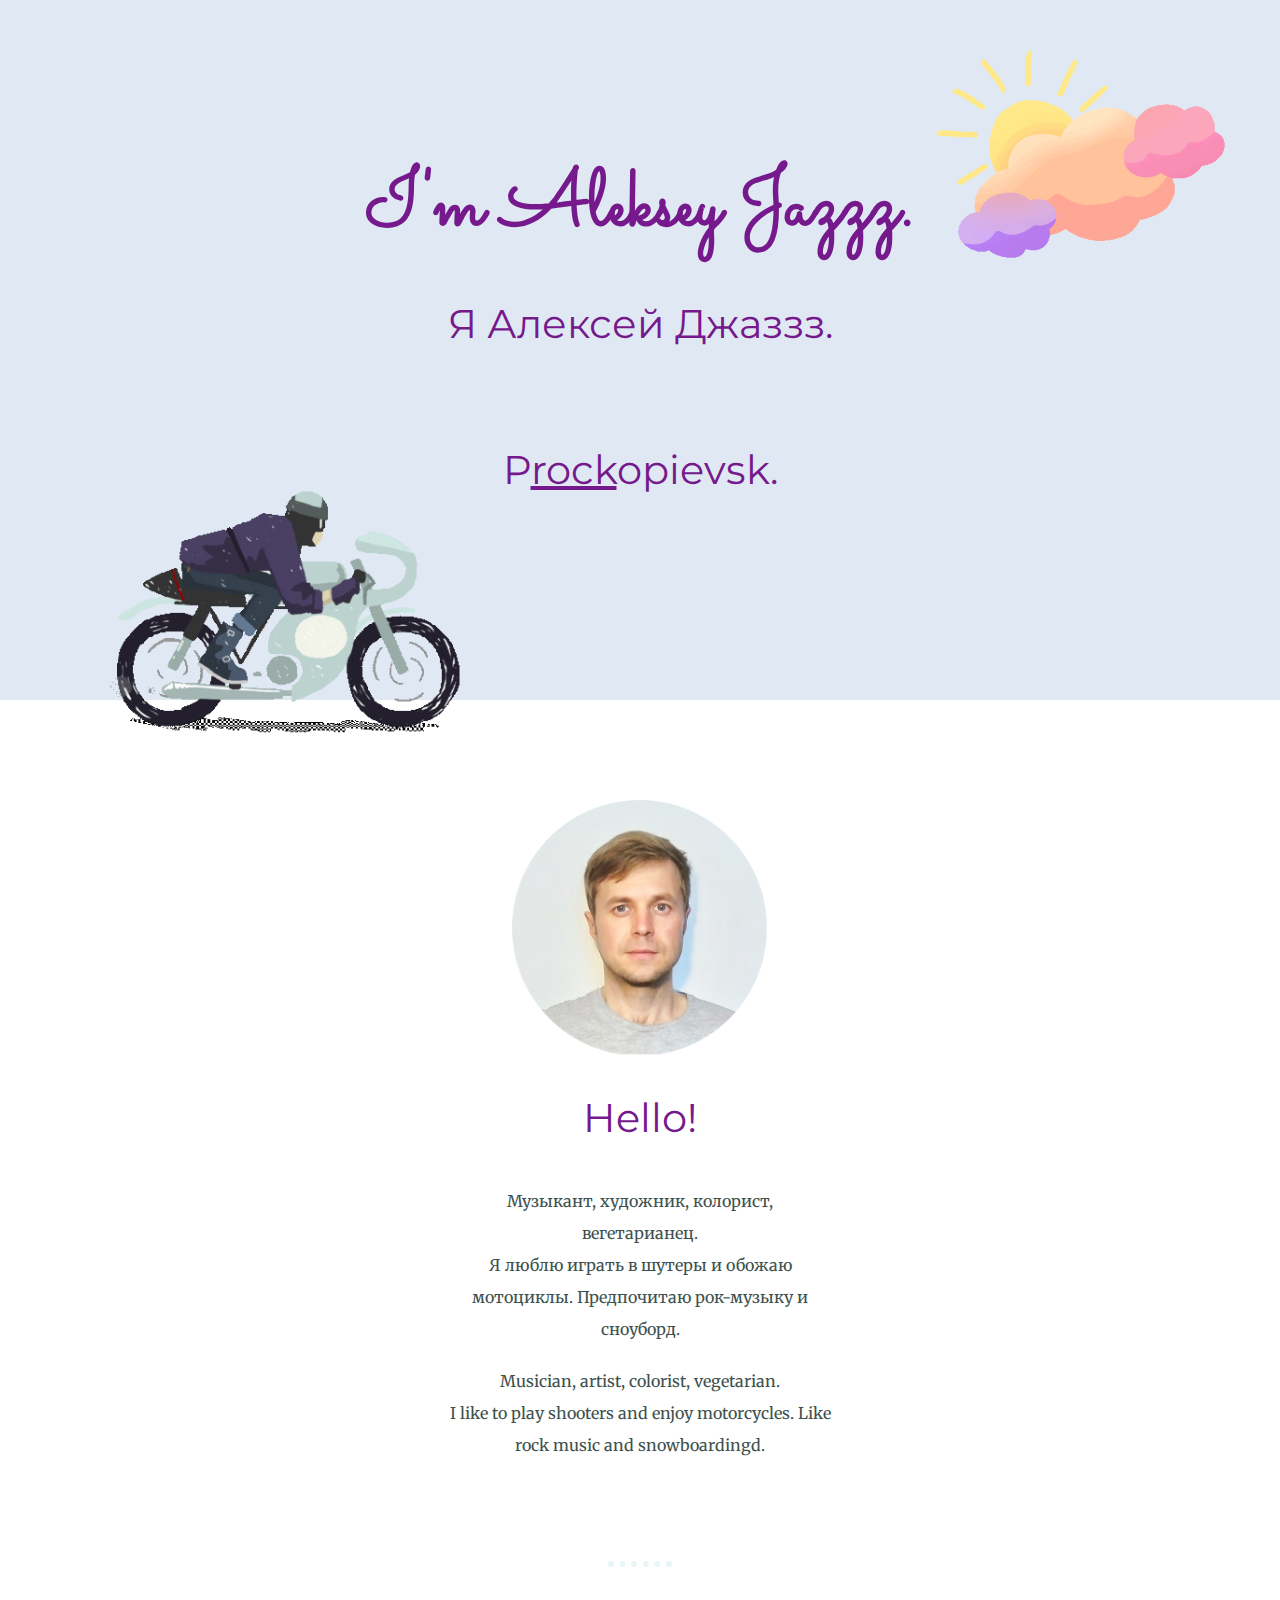
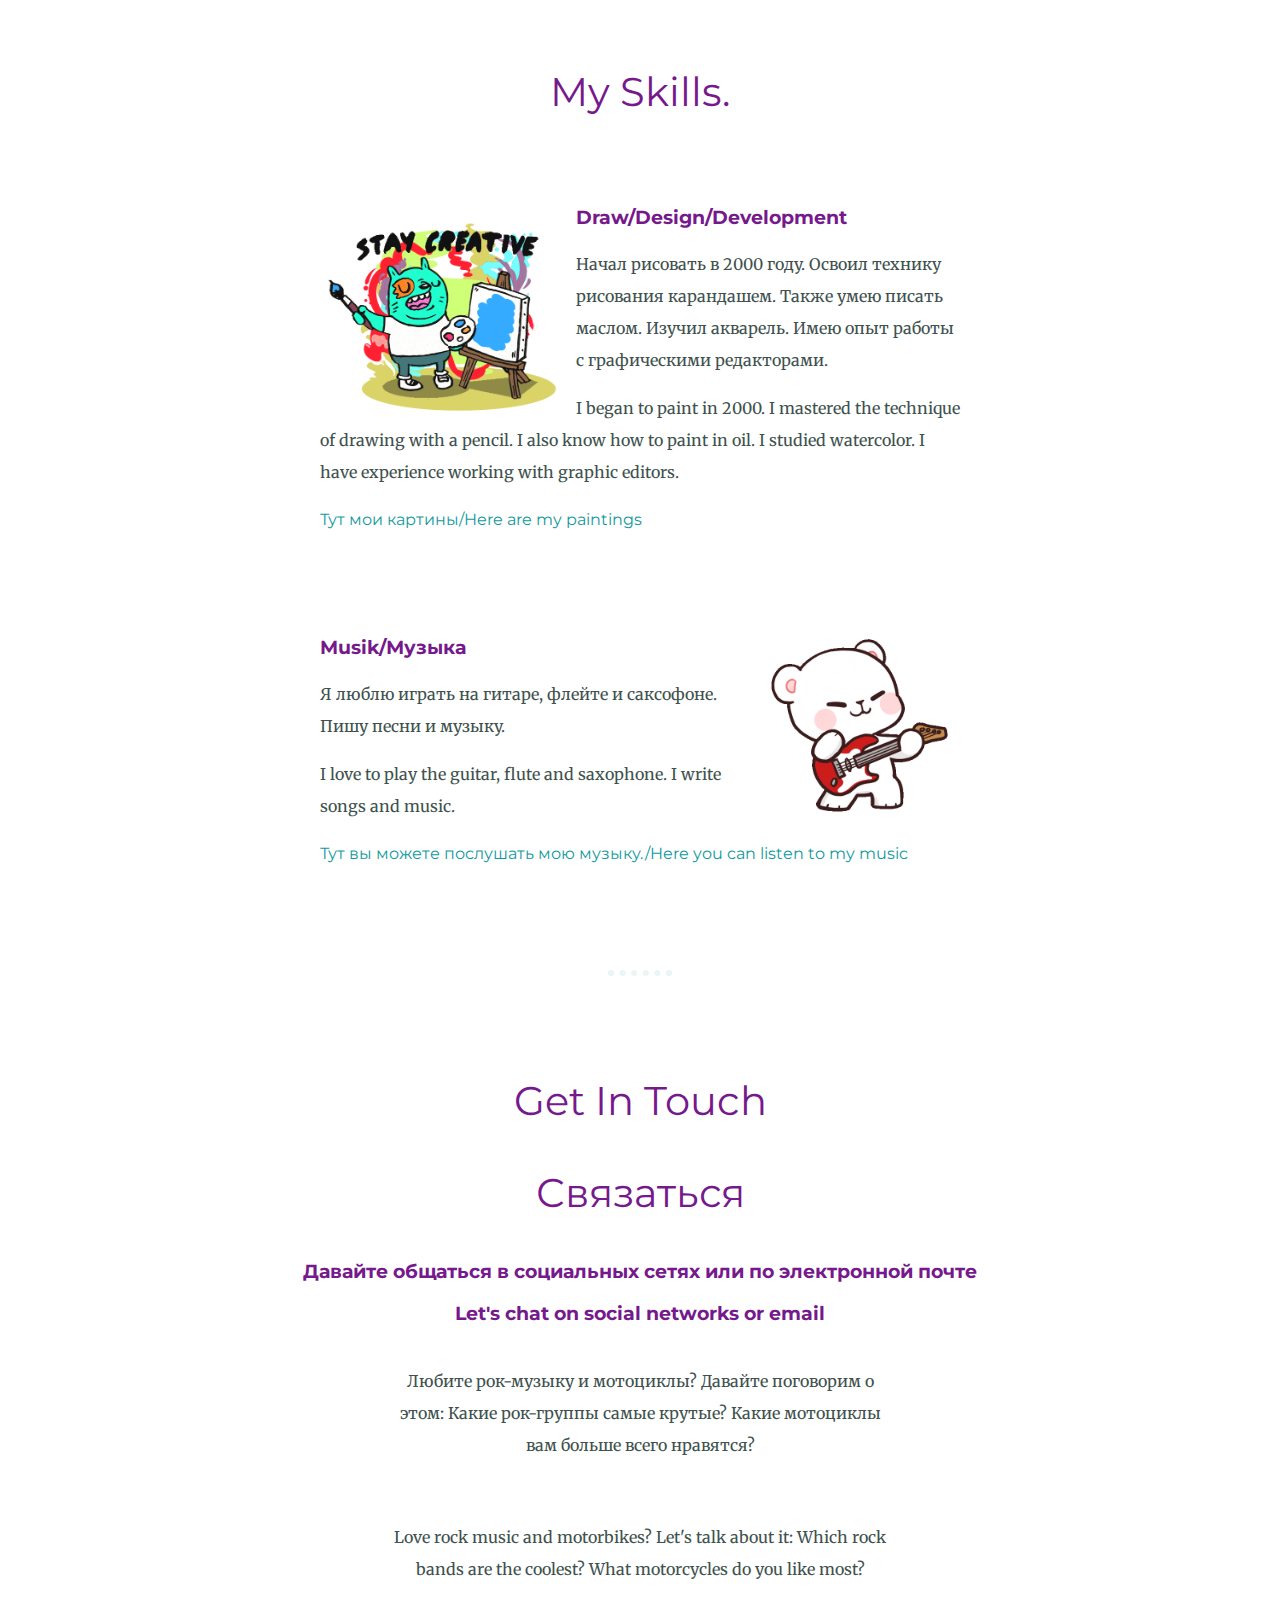
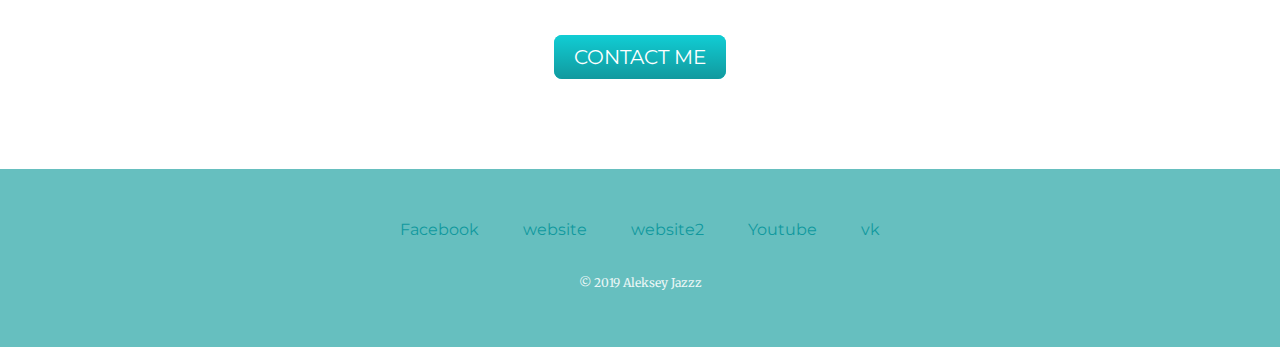
==== commit afdd1ceb: "Update index.html" ====
--- a/index.html
+++ b/index.html
@@ -65,7 +65,7 @@
       <h2>Связаться</h2>
       <h3>Давайте общаться в социальных сетях или по электронной почте</h3>
       <h3> Let's chat on social networks or email</h3>
-      <p class="contact-message">Любите рок-музыку и мотоциклы? Давайте поговорим о этом: Какие рок-группы самые крутые? Какие мотоциклы вам больне всего нравятся?</p>
+      <p class="contact-message">Любите рок-музыку и мотоциклы? Давайте поговорим о этом: Какие рок-группы самые крутые? Какие мотоциклы вам больше всего нравятся?</p>
       <p class="contact-message">Love rock music and motorbikes? Let's talk about it: Which rock bands are the coolest? What motorcycles do you like most?</p>
       <a class="btn" href="https://alekseydjazzz.github.io/studi091119/contakts.html" target="_blank">CONTACT ME</a>
     </div>
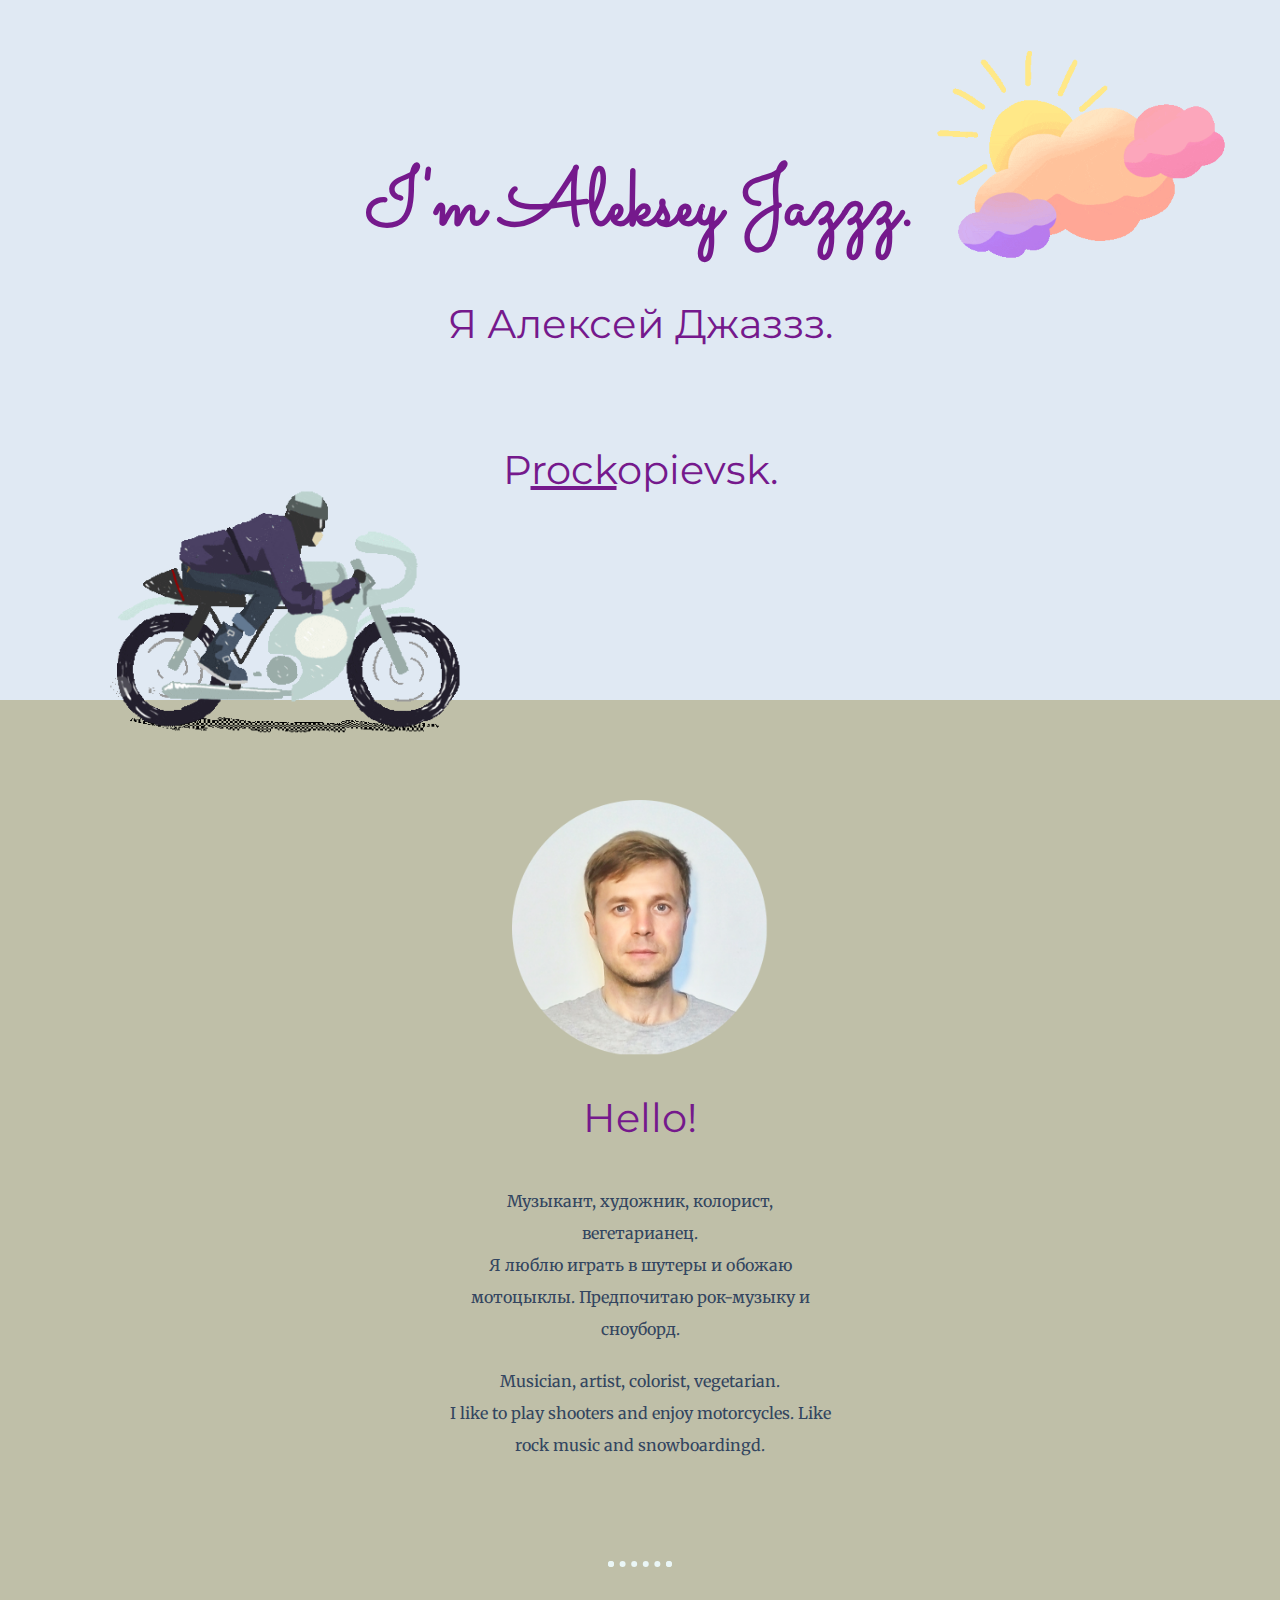
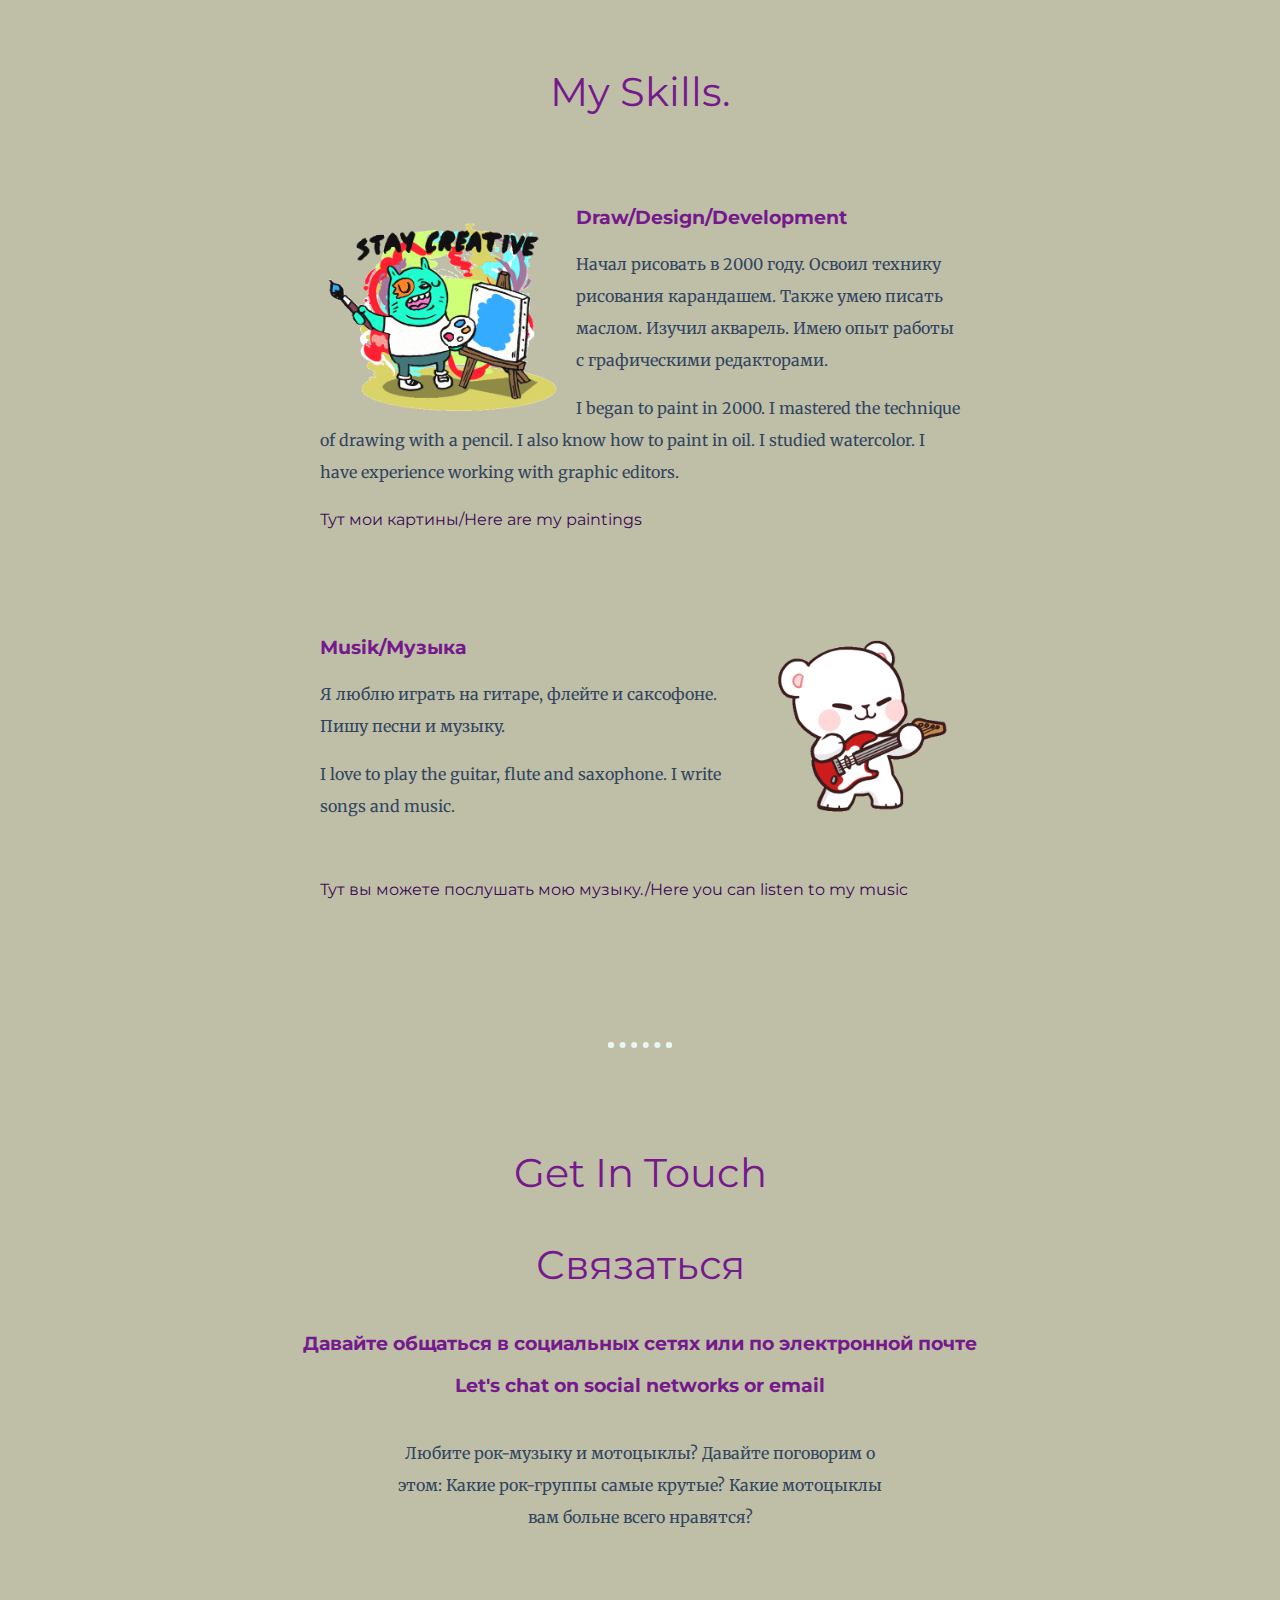
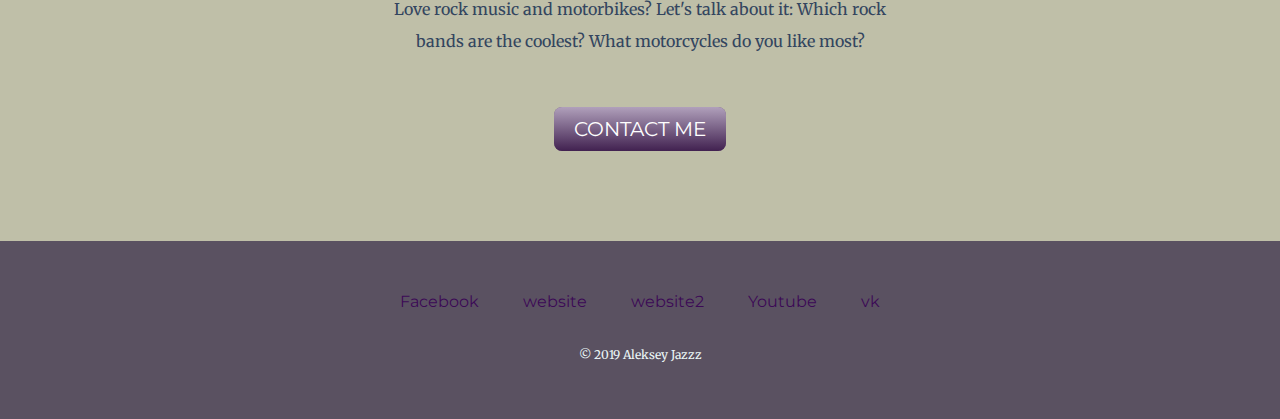
==== commit 7e8a49a2: "change color" ====
--- a/index.html
+++ b/index.html
@@ -28,7 +28,7 @@
       <img class="aleksey" src="images/aleksey.png" alt="aleksey-profile-img">
       <h2>Hello!</h2>
       <p class="intro">Музыкант, художник, колорист, вегетарианец.</p>
-      <p class="intro">Я люблю играть в шутеры и обожаю мотоциклы. Предпочитаю рок-музыку и сноуборд.</p>
+      <p class="intro">Я люблю играть в шутеры и обожаю мотоцыклы. Предпочитаю рок-музыку и сноуборд.</p>
       <br>
       <p class="intro">Musician, artist, colorist, vegetarian.</p>
       <p class="intro">I like to play shooters and enjoy motorcycles. Like rock music and snowboardingd.</p>
@@ -42,7 +42,7 @@
           <h3>Draw/Design/Development</h3>
           <p>Начал рисовать в 2000 году. Освоил технику рисования карандашем. Также умею писать маслом. Изучил акварель. Имею опыт работы с графическими редакторами.</p>
         <p>I began to paint in 2000. I mastered the technique of drawing with a pencil. I also know how to paint in oil. I studied watercolor. I have experience working with graphic editors.</p>
-        <a href="paintings\mypaintings.html" class="link" target="_blank">
+        <a href="paintings\mypaintings.html" class="link" target="_blank" class="link_painting1">
           <p>Тут мои картины/Here are my paintings</p>
         </a>
       </div>
@@ -53,7 +53,7 @@
         <h3>Musik/Музыка</h3>
         <p>Я люблю играть на гитаре, флейте и саксофоне. Пишу песни и музыку.</p>
         <p>I love to play the guitar, flute and saxophone. I write songs and music.</p>
-        <a href="https://www.youtube.com/watch?v=IPorPJHzpFo&list=PLneUCA2iN-TrwA-kUdXhzgbMk1SPvsLje" class="link" target="_blank">
+        <a href="https://www.youtube.com/watch?v=IPorPJHzpFo&list=PLneUCA2iN-TrwA-kUdXhzgbMk1SPvsLje" class="link_music" target="_blank">
           <p>Тут вы можете послушать мою музыку./Here you can listen to my music</p>
         </a>
 
@@ -65,7 +65,7 @@
       <h2>Связаться</h2>
       <h3>Давайте общаться в социальных сетях или по электронной почте</h3>
       <h3> Let's chat on social networks or email</h3>
-      <p class="contact-message">Любите рок-музыку и мотоциклы? Давайте поговорим о этом: Какие рок-группы самые крутые? Какие мотоциклы вам больше всего нравятся?</p>
+      <p class="contact-message">Любите рок-музыку и мотоцыклы? Давайте поговорим о этом: Какие рок-группы самые крутые? Какие мотоцыклы вам больне всего нравятся?</p>
       <p class="contact-message">Love rock music and motorbikes? Let's talk about it: Which rock bands are the coolest? What motorcycles do you like most?</p>
       <a class="btn" href="https://alekseydjazzz.github.io/studi091119/contakts.html" target="_blank">CONTACT ME</a>
     </div>
--- a/css/styles.css
+++ b/css/styles.css
@@ -1,8 +1,9 @@
 body {
-  color: #40514E;
-  margin: 0;
-  text-align: center;
-  font-family: 'Merriweather', serif;
+    background-color: #bfbfa8;
+    color: #33455f;
+    margin: 0;
+    text-align: center;
+    font-family: 'Merriweather', serif;
 }
 
 h1 {
@@ -37,7 +38,7 @@
 }
 
 a{
-  color: #11999E;
+  color: #3c0956;
   font-family: 'Montserrat', sans-serif;
   margin: 10px 20px;
   text-decoration: none;
@@ -47,12 +48,18 @@
 
 }
 a:hover {
-  color: #c44fea;
+  color: #f5f5f5;
 }
 .draw_design1:hover{
-  color: #c44fea;
+  color: #f5f5f5;
 }
 
+.link_painting1{
+  clear: left;
+}
+.link_music{
+  clear: right;
+}
 .top-container {
   background-color: #e0e9f3;
   position: relative;
@@ -65,7 +72,7 @@
 }
 
 .bottom-container {
-  background-color: #66BFBF;
+  background-color: #5a5161;
   padding: 50px 0 20px;
 }
 
@@ -123,12 +130,12 @@
 }
 
 .btn {
-  background: #11cdd4;
+  background: #766180;
   background-image: -webkit-linear-gradient(top, #11cdd4, #11999e);
   background-image: -moz-linear-gradient(top, #11cdd4, #11999e);
   background-image: -ms-linear-gradient(top, #11cdd4, #11999e);
   background-image: -o-linear-gradient(top, #11cdd4, #11999e);
-  background-image: linear-gradient(to bottom, #11cdd4, #11999e);
+  background-image: linear-gradient(to bottom, #b0a0bb, #412150);
   -webkit-border-radius: 8;
   -moz-border-radius: 8;
   border-radius: 8px;
@@ -145,7 +152,7 @@
   background-image: -moz-linear-gradient(top, #30e3cb, #2bc4ad);
   background-image: -ms-linear-gradient(top, #30e3cb, #2bc4ad);
   background-image: -o-linear-gradient(top, #30e3cb, #2bc4ad);
-  background-image: linear-gradient(to bottom, #30e3cb, #2bc4ad);
+  background-image: linear-gradient(to bottom, #f8f3fb, #ac80c1);
   text-decoration: none;
 }
 
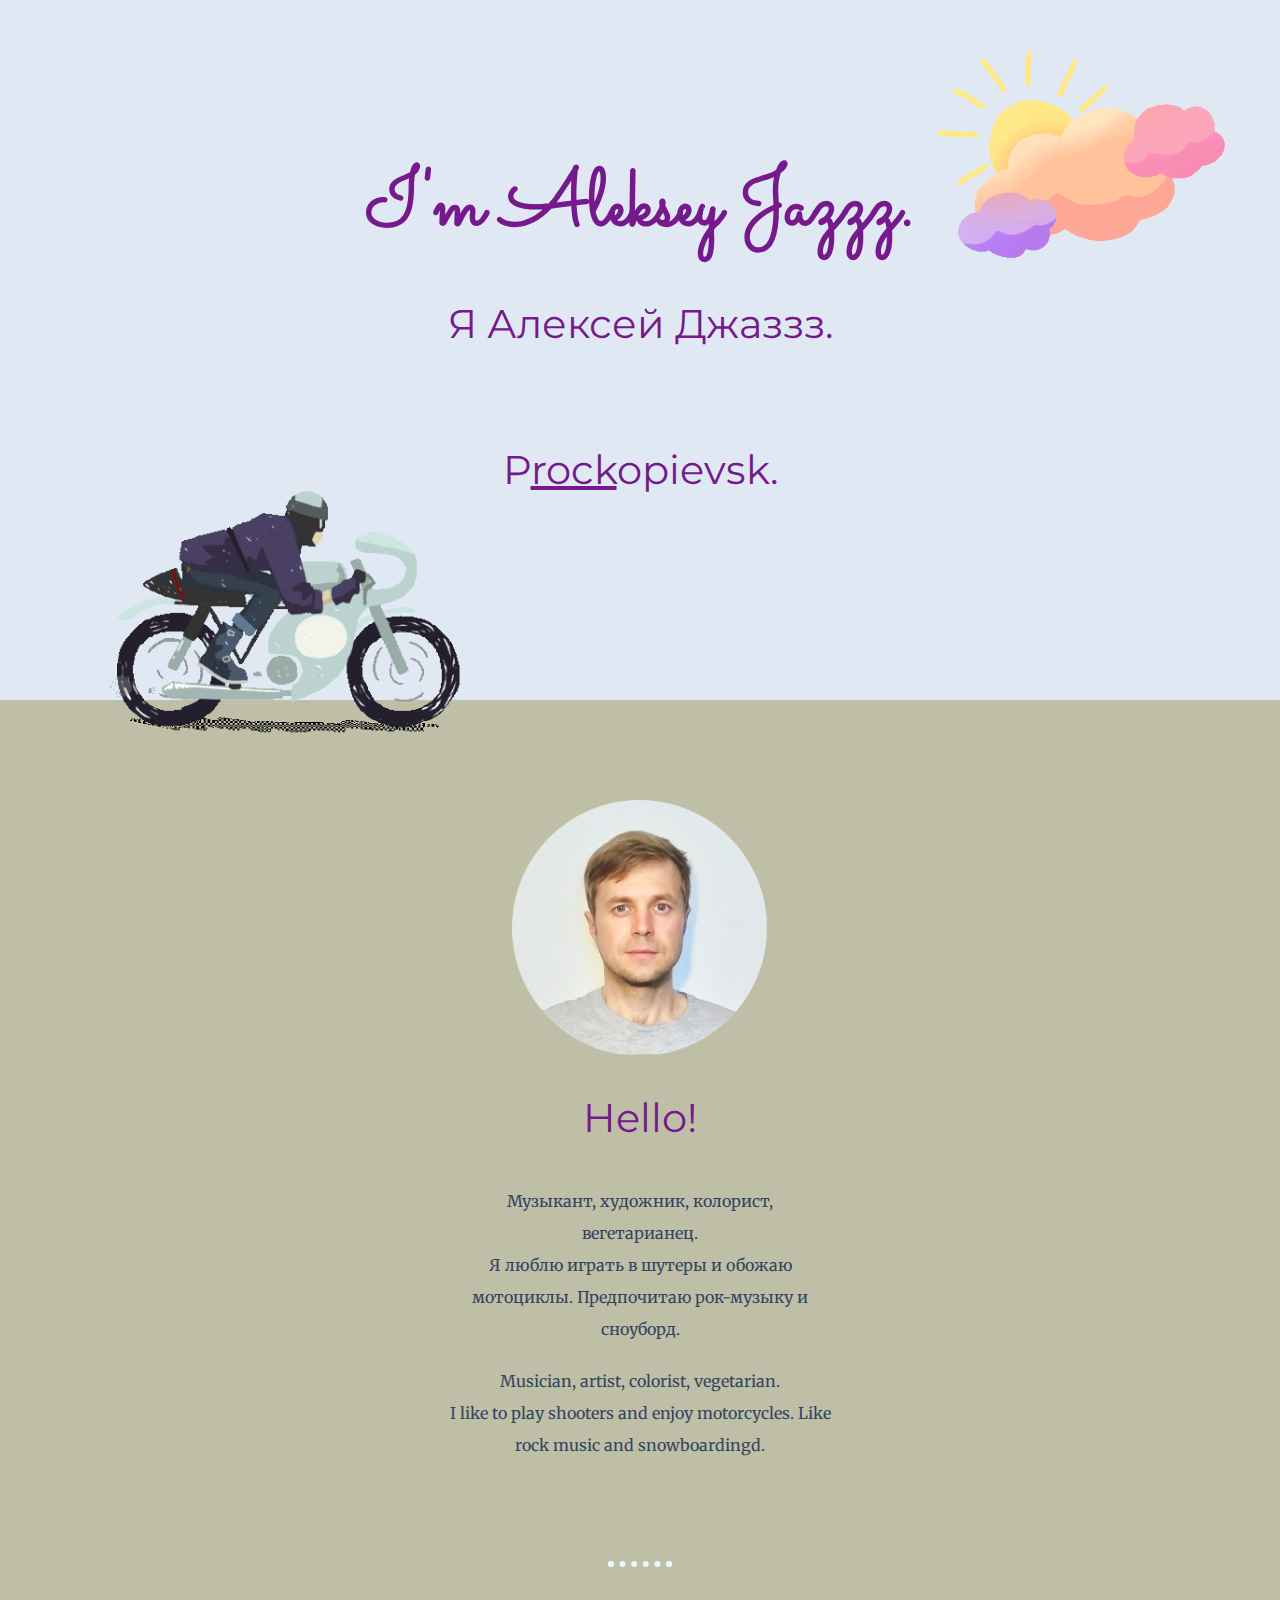
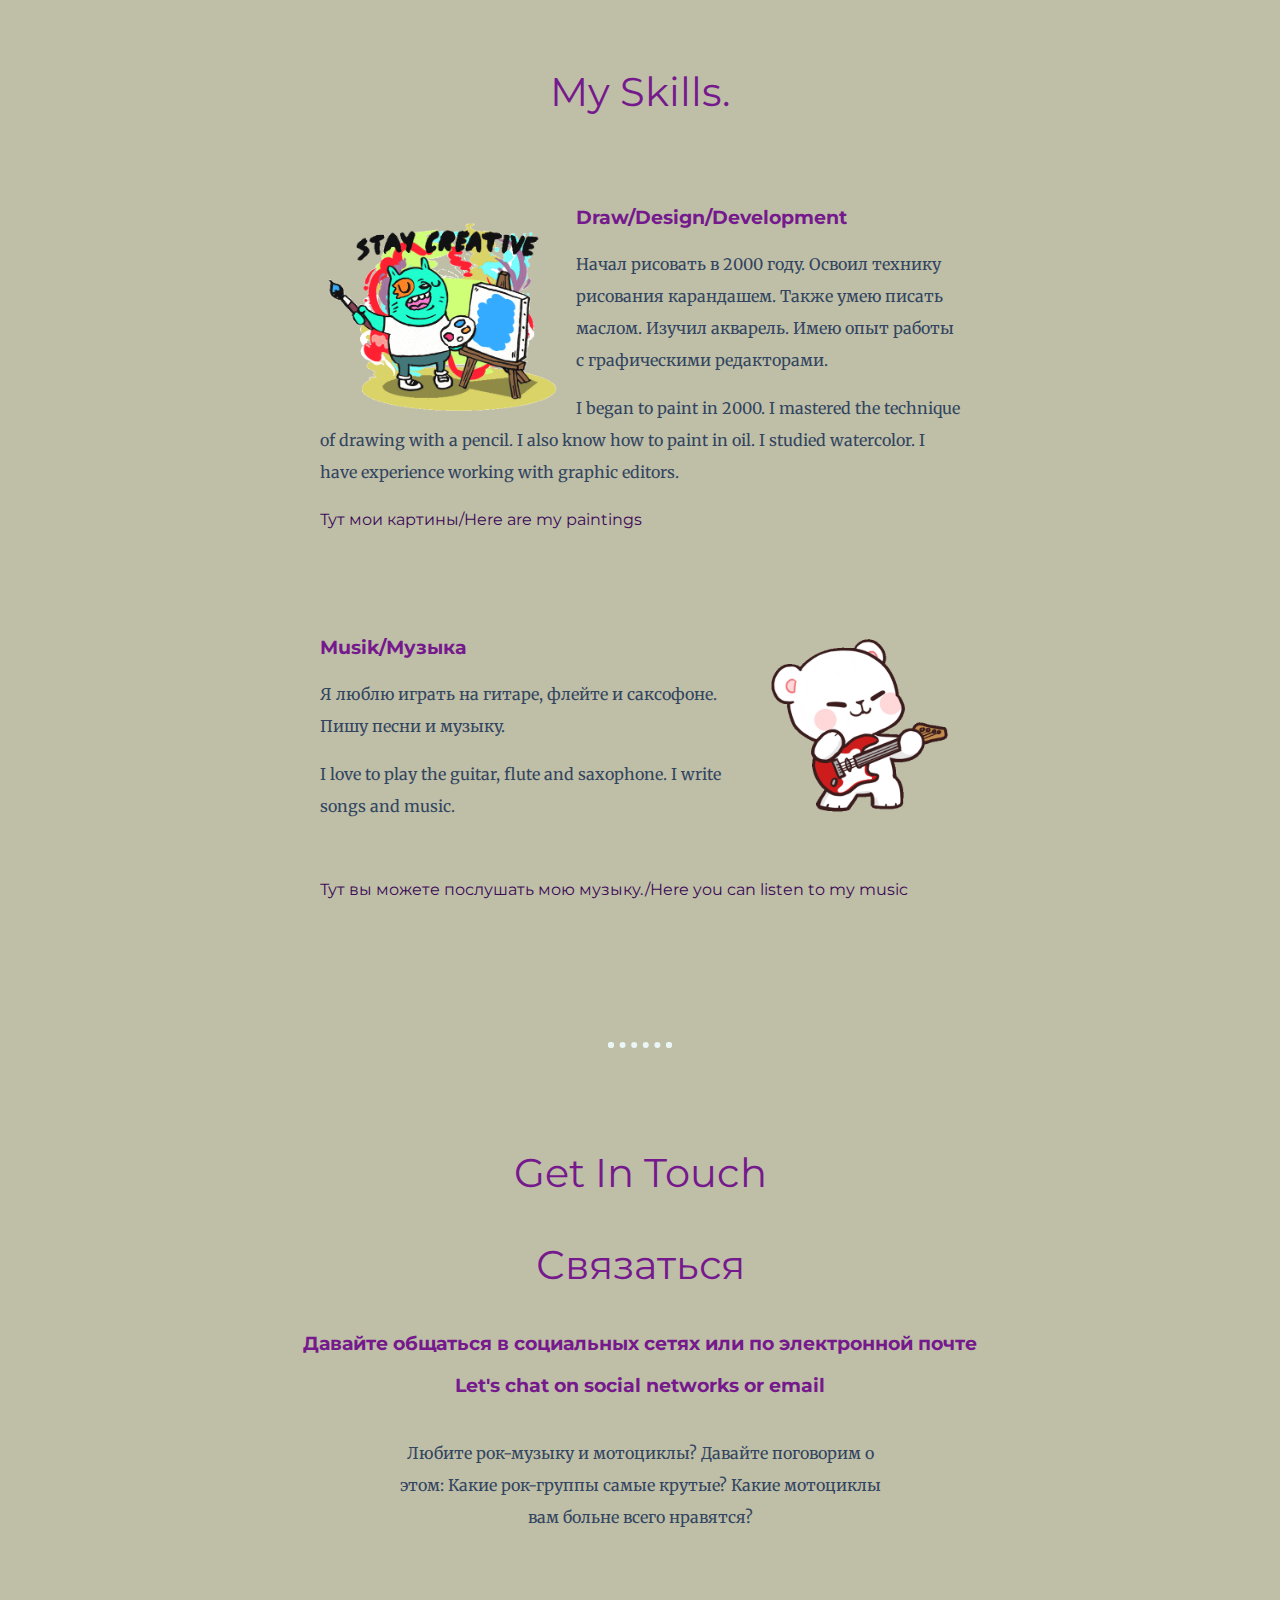
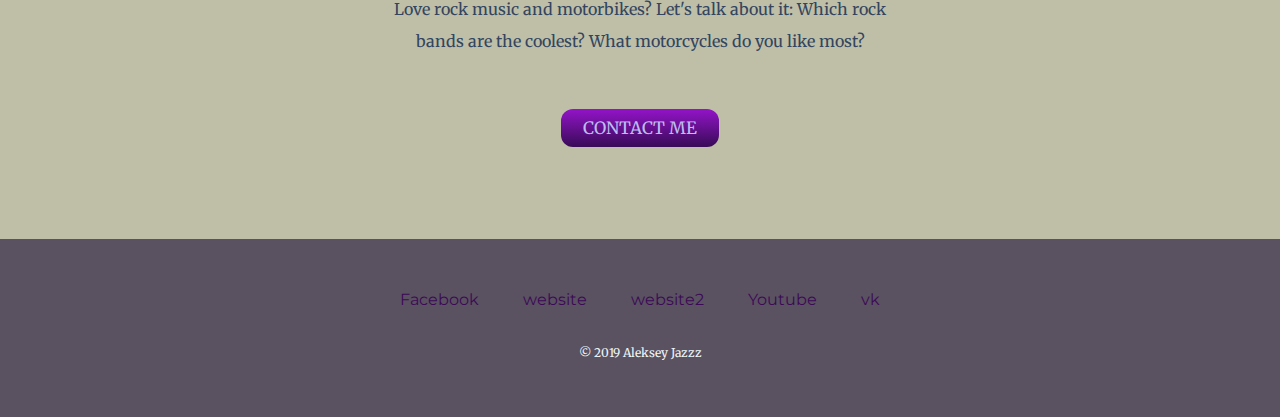
==== commit b1632dd5: "Update index.html" ====
--- a/index.html
+++ b/index.html
@@ -28,7 +28,7 @@
       <img class="aleksey" src="images/aleksey.png" alt="aleksey-profile-img">
       <h2>Hello!</h2>
       <p class="intro">Музыкант, художник, колорист, вегетарианец.</p>
-      <p class="intro">Я люблю играть в шутеры и обожаю мотоцыклы. Предпочитаю рок-музыку и сноуборд.</p>
+      <p class="intro">Я люблю играть в шутеры и обожаю мотоциклы. Предпочитаю рок-музыку и сноуборд.</p>
       <br>
       <p class="intro">Musician, artist, colorist, vegetarian.</p>
       <p class="intro">I like to play shooters and enjoy motorcycles. Like rock music and snowboardingd.</p>
@@ -65,7 +65,7 @@
       <h2>Связаться</h2>
       <h3>Давайте общаться в социальных сетях или по электронной почте</h3>
       <h3> Let's chat on social networks or email</h3>
-      <p class="contact-message">Любите рок-музыку и мотоцыклы? Давайте поговорим о этом: Какие рок-группы самые крутые? Какие мотоцыклы вам больне всего нравятся?</p>
+      <p class="contact-message">Любите рок-музыку и мотоциклы? Давайте поговорим о этом: Какие рок-группы самые крутые? Какие мотоциклы вам больне всего нравятся?</p>
       <p class="contact-message">Love rock music and motorbikes? Let's talk about it: Which rock bands are the coolest? What motorcycles do you like most?</p>
       <a class="btn" href="https://alekseydjazzz.github.io/studi091119/contakts.html" target="_blank">CONTACT ME</a>
     </div>
--- a/css/styles.css
+++ b/css/styles.css
@@ -130,30 +130,26 @@
 }
 
 .btn {
-  background: #766180;
-  background-image: -webkit-linear-gradient(top, #11cdd4, #11999e);
-  background-image: -moz-linear-gradient(top, #11cdd4, #11999e);
-  background-image: -ms-linear-gradient(top, #11cdd4, #11999e);
-  background-image: -o-linear-gradient(top, #11cdd4, #11999e);
-  background-image: linear-gradient(to bottom, #b0a0bb, #412150);
-  -webkit-border-radius: 8;
-  -moz-border-radius: 8;
-  border-radius: 8px;
-  font-family: 'Montserrat', sans-serif;
-  color: #ffffff;
-  font-size: 20px;
-  padding: 10px 20px 10px 20px;
-  text-decoration: none;
+  font-family: 'Merriweather', serif;
+  color: #BDBDF2 !important;
+  font-size: 17px;
+  padding: 8px 22px;
+  -moz-border-radius: 12px;
+  -webkit-border-radius: 12px;
+  border-radius: 12px;
+  background: #762EF2;
+  background: linear-gradient(top,  #9314C9,  #380B57);
+  background: -ms-linear-gradient(top,  #9314C9,  #380B57);
+  background: -webkit-gradient(linear, left top, left bottom, from(#9314C9), to(#380B57));
+  background: -moz-linear-gradient(top,  #9314C9,  #380B57);
 }
-
 .btn:hover {
-  background: #30e3cb;
-  background-image: -webkit-linear-gradient(top, #30e3cb, #2bc4ad);
-  background-image: -moz-linear-gradient(top, #30e3cb, #2bc4ad);
-  background-image: -ms-linear-gradient(top, #30e3cb, #2bc4ad);
-  background-image: -o-linear-gradient(top, #30e3cb, #2bc4ad);
-  background-image: linear-gradient(to bottom, #f8f3fb, #ac80c1);
-  text-decoration: none;
+  color: #FFFFFF !important;
+  background: #6E16C7;
+  background: linear-gradient(top,  #BD59FF,  #5D0B8C);
+  background: -ms-linear-gradient(top,  #BD59FF,  #5D0B8C);
+  background: -webkit-gradient(linear, left top, left bottom, from(#BD59FF), to(#5D0B8C));
+  background: -moz-linear-gradient(top,  #BD59FF,  #5D0B8C);
 }
 
 .aleksey{
